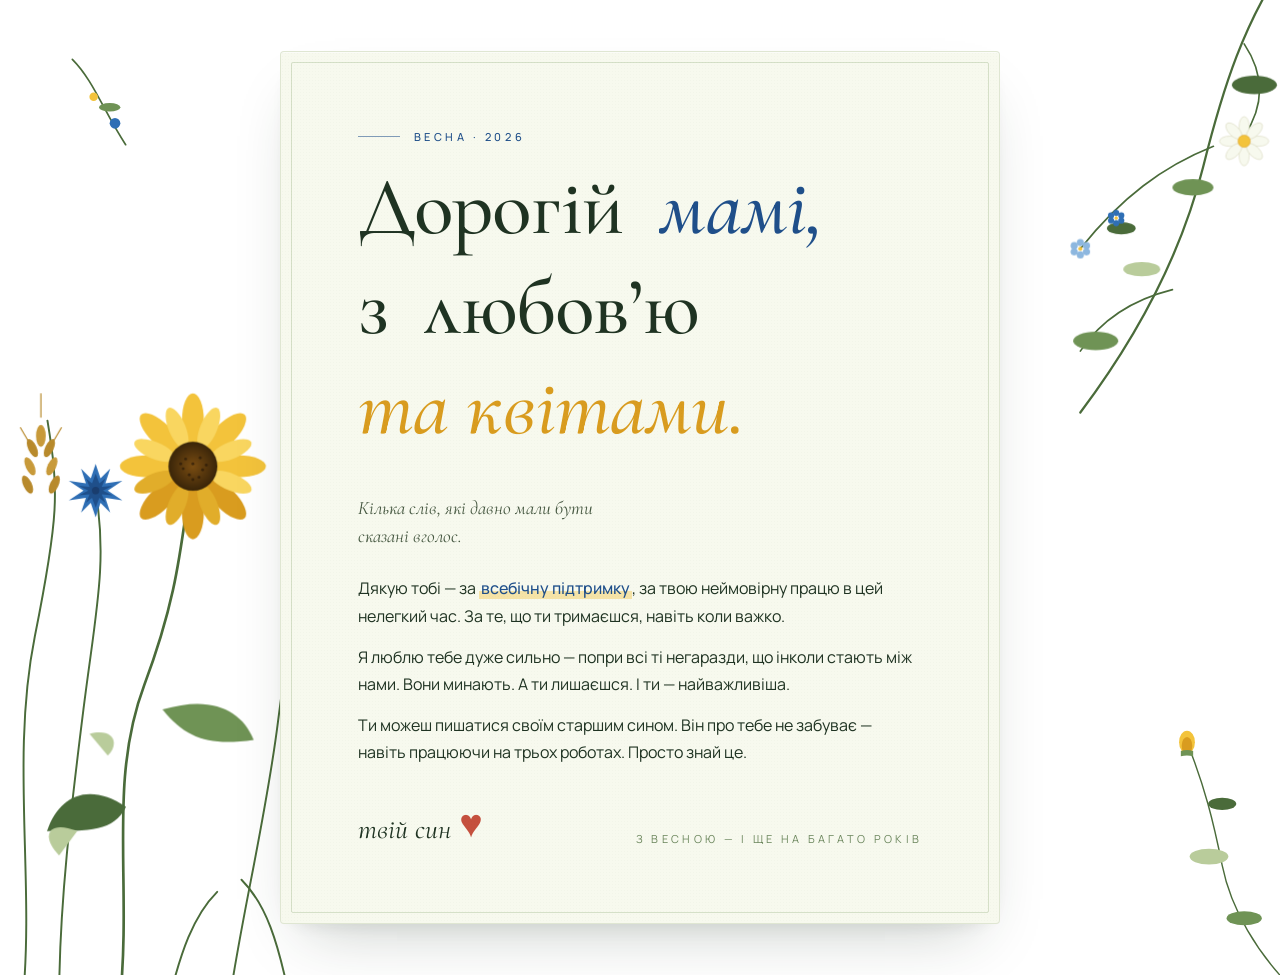
==== index.html @ 6fc8b029 "Create index.html" ====
<!doctype html>
<html lang="uk"><head><script>window.__resources = {};</script>
<meta charset="utf-8">
<title>Для мами</title>
<meta name="viewport" content="width=device-width, initial-scale=1">
<link rel="preconnect" href="https://fonts.googleapis.com">
<link rel="preconnect" href="https://fonts.gstatic.com">
<style>/* cyrillic-ext */
@font-face {
  font-family: 'Cormorant Garamond';
  font-style: italic;
  font-weight: 400;
  font-display: swap;
  src: url("[data-uri]") format('woff2');
  unicode-range: U+0460-052F, U+1C80-1C8A, U+20B4, U+2DE0-2DFF, U+A640-A69F, U+FE2E-FE2F;
}
/* cyrillic */
@font-face {
  font-family: 'Cormorant Garamond';
  font-style: italic;
  font-weight: 400;
  font-display: swap;
  src: url("[data-uri]") format('woff2');
  unicode-range: U+0301, U+0400-045F, U+0490-0491, U+04B0-04B1, U+2116;
}
/* vietnamese */
@font-face {
  font-family: 'Cormorant Garamond';
  font-style: italic;
  font-weight: 400;
  font-display: swap;
  src: url("[data-uri]") format('woff2');
  unicode-range: U+0102-0103, U+0110-0111, U+0128-0129, U+0168-0169, U+01A0-01A1, U+01AF-01B0, U+0300-0301, U+0303-0304, U+0308-0309, U+0323, U+0329, U+1EA0-1EF9, U+20AB;
}
/* latin-ext */
@font-face {
  font-family: 'Cormorant Garamond';
  font-style: italic;
  font-weight: 400;
  font-display: swap;
  src: url("[data-uri]") format('woff2');
  unicode-range: U+0100-02BA, U+02BD-02C5, U+02C7-02CC, U+02CE-02D7, U+02DD-02FF, U+0304, U+0308, U+0329, U+1D00-1DBF, U+1E00-1E9F, U+1EF2-1EFF, U+2020, U+20A0-20AB, U+20AD-20C0, U+2113, U+2C60-2C7F, U+A720-A7FF;
}
/* latin */
@font-face {
  font-family: 'Cormorant Garamond';
  font-style: italic;
  font-weight: 400;
  font-display: swap;
  src: url("[data-uri]") format('woff2');
  unicode-range: U+0000-00FF, U+0131, U+0152-0153, U+02BB-02BC, U+02C6, U+02DA, U+02DC, U+0304, U+0308, U+0329, U+2000-206F, U+20AC, U+2122, U+2191, U+2193, U+2212, U+2215, U+FEFF, U+FFFD;
}
/* cyrillic-ext */
@font-face {
  font-family: 'Cormorant Garamond';
  font-style: italic;
  font-weight: 500;
  font-display: swap;
  src: url("[data-uri]") format('woff2');
  unicode-range: U+0460-052F, U+1C80-1C8A, U+20B4, U+2DE0-2DFF, U+A640-A69F, U+FE2E-FE2F;
}
/* cyrillic */
@font-face {
  font-family: 'Cormorant Garamond';
  font-style: italic;
  font-weight: 500;
  font-display: swap;
  src: url("[data-uri]") format('woff2');
  unicode-range: U+0301, U+0400-045F, U+0490-0491, U+04B0-04B1, U+2116;
}
/* vietnamese */
@font-face {
  font-family: 'Cormorant Garamond';
  font-style: italic;
  font-weight: 500;
  font-display: swap;
  src: url("[data-uri]") format('woff2');
  unicode-range: U+0102-0103, U+0110-0111, U+0128-0129, U+0168-0169, U+01A0-01A1, U+01AF-01B0, U+0300-0301, U+0303-0304, U+0308-0309, U+0323, U+0329, U+1EA0-1EF9, U+20AB;
}
/* latin-ext */
@font-face {
  font-family: 'Cormorant Garamond';
  font-style: italic;
  font-weight: 500;
  font-display: swap;
  src: url("[data-uri]") format('woff2');
  unicode-range: U+0100-02BA, U+02BD-02C5, U+02C7-02CC, U+02CE-02D7, U+02DD-02FF, U+0304, U+0308, U+0329, U+1D00-1DBF, U+1E00-1E9F, U+1EF2-1EFF, U+2020, U+20A0-20AB, U+20AD-20C0, U+2113, U+2C60-2C7F, U+A720-A7FF;
}
/* latin */
@font-face {
  font-family: 'Cormorant Garamond';
  font-style: italic;
  font-weight: 500;
  font-display: swap;
  src: url("[data-uri]") format('woff2');
  unicode-range: U+0000-00FF, U+0131, U+0152-0153, U+02BB-02BC, U+02C6, U+02DA, U+02DC, U+0304, U+0308, U+0329, U+2000-206F, U+20AC, U+2122, U+2191, U+2193, U+2212, U+2215, U+FEFF, U+FFFD;
}
/* cyrillic-ext */
@font-face {
  font-family: 'Cormorant Garamond';
  font-style: normal;
  font-weight: 400;
  font-display: swap;
  src: url("[data-uri]") format('woff2');
  unicode-range: U+0460-052F, U+1C80-1C8A, U+20B4, U+2DE0-2DFF, U+A640-A69F, U+FE2E-FE2F;
}
/* cyrillic */
@font-face {
  font-family: 'Cormorant Garamond';
  font-style: normal;
  font-weight: 400;
  font-display: swap;
  src: url("[data-uri]") format('woff2');
  unicode-range: U+0301, U+0400-045F, U+0490-0491, U+04B0-04B1, U+2116;
}
/* vietnamese */
@font-face {
  font-family: 'Cormorant Garamond';
  font-style: normal;
  font-weight: 400;
  font-display: swap;
  src: url("[data-uri]") format('woff2');
  unicode-range: U+0102-0103, U+0110-0111, U+0128-0129, U+0168-0169, U+01A0-01A1, U+01AF-01B0, U+0300-0301, U+0303-0304, U+0308-0309, U+0323, U+0329, U+1EA0-1EF9, U+20AB;
}
/* latin-ext */
@font-face {
  font-family: 'Cormorant Garamond';
  font-style: normal;
  font-weight: 400;
  font-display: swap;
  src: url("[data-uri]") format('woff2');
  unicode-range: U+0100-02BA, U+02BD-02C5, U+02C7-02CC, U+02CE-02D7, U+02DD-02FF, U+0304, U+0308, U+0329, U+1D00-1DBF, U+1E00-1E9F, U+1EF2-1EFF, U+2020, U+20A0-20AB, U+20AD-20C0, U+2113, U+2C60-2C7F, U+A720-A7FF;
}
/* latin */
@font-face {
  font-family: 'Cormorant Garamond';
  font-style: normal;
  font-weight: 400;
  font-display: swap;
  src: url("[data-uri]") format('woff2');
  unicode-range: U+0000-00FF, U+0131, U+0152-0153, U+02BB-02BC, U+02C6, U+02DA, U+02DC, U+0304, U+0308, U+0329, U+2000-206F, U+20AC, U+2122, U+2191, U+2193, U+2212, U+2215, U+FEFF, U+FFFD;
}
/* cyrillic-ext */
@font-face {
  font-family: 'Cormorant Garamond';
  font-style: normal;
  font-weight: 500;
  font-display: swap;
  src: url("[data-uri]") format('woff2');
  unicode-range: U+0460-052F, U+1C80-1C8A, U+20B4, U+2DE0-2DFF, U+A640-A69F, U+FE2E-FE2F;
}
/* cyrillic */
@font-face {
  font-family: 'Cormorant Garamond';
  font-style: normal;
  font-weight: 500;
  font-display: swap;
  src: url("[data-uri]") format('woff2');
  unicode-range: U+0301, U+0400-045F, U+0490-0491, U+04B0-04B1, U+2116;
}
/* vietnamese */
@font-face {
  font-family: 'Cormorant Garamond';
  font-style: normal;
  font-weight: 500;
  font-display: swap;
  src: url("[data-uri]") format('woff2');
  unicode-range: U+0102-0103, U+0110-0111, U+0128-0129, U+0168-0169, U+01A0-01A1, U+01AF-01B0, U+0300-0301, U+0303-0304, U+0308-0309, U+0323, U+0329, U+1EA0-1EF9, U+20AB;
}
/* latin-ext */
@font-face {
  font-family: 'Cormorant Garamond';
  font-style: normal;
  font-weight: 500;
  font-display: swap;
  src: url("[data-uri]") format('woff2');
  unicode-range: U+0100-02BA, U+02BD-02C5, U+02C7-02CC, U+02CE-02D7, U+02DD-02FF, U+0304, U+0308, U+0329, U+1D00-1DBF, U+1E00-1E9F, U+1EF2-1EFF, U+2020, U+20A0-20AB, U+20AD-20C0, U+2113, U+2C60-2C7F, U+A720-A7FF;
}
/* latin */
@font-face {
  font-family: 'Cormorant Garamond';
  font-style: normal;
  font-weight: 500;
  font-display: swap;
  src: url("[data-uri]") format('woff2');
  unicode-range: U+0000-00FF, U+0131, U+0152-0153, U+02BB-02BC, U+02C6, U+02DA, U+02DC, U+0304, U+0308, U+0329, U+2000-206F, U+20AC, U+2122, U+2191, U+2193, U+2212, U+2215, U+FEFF, U+FFFD;
}
/* cyrillic-ext */
@font-face {
  font-family: 'Cormorant Garamond';
  font-style: normal;
  font-weight: 600;
  font-display: swap;
  src: url("[data-uri]") format('woff2');
  unicode-range: U+0460-052F, U+1C80-1C8A, U+20B4, U+2DE0-2DFF, U+A640-A69F, U+FE2E-FE2F;
}
/* cyrillic */
@font-face {
  font-family: 'Cormorant Garamond';
  font-style: normal;
  font-weight: 600;
  font-display: swap;
  src: url("[data-uri]") format('woff2');
  unicode-range: U+0301, U+0400-045F, U+0490-0491, U+04B0-04B1, U+2116;
}
/* vietnamese */
@font-face {
  font-family: 'Cormorant Garamond';
  font-style: normal;
  font-weight: 600;
  font-display: swap;
  src: url("[data-uri]") format('woff2');
  unicode-range: U+0102-0103, U+0110-0111, U+0128-0129, U+0168-0169, U+01A0-01A1, U+01AF-01B0, U+0300-0301, U+0303-0304, U+0308-0309, U+0323, U+0329, U+1EA0-1EF9, U+20AB;
}
/* latin-ext */
@font-face {
  font-family: 'Cormorant Garamond';
  font-style: normal;
  font-weight: 600;
  font-display: swap;
  src: url("[data-uri]") format('woff2');
  unicode-range: U+0100-02BA, U+02BD-02C5, U+02C7-02CC, U+02CE-02D7, U+02DD-02FF, U+0304, U+0308, U+0329, U+1D00-1DBF, U+1E00-1E9F, U+1EF2-1EFF, U+2020, U+20A0-20AB, U+20AD-20C0, U+2113, U+2C60-2C7F, U+A720-A7FF;
}
/* latin */
@font-face {
  font-family: 'Cormorant Garamond';
  font-style: normal;
  font-weight: 600;
  font-display: swap;
  src: url("[data-uri]") format('woff2');
  unicode-range: U+0000-00FF, U+0131, U+0152-0153, U+02BB-02BC, U+02C6, U+02DA, U+02DC, U+0304, U+0308, U+0329, U+2000-206F, U+20AC, U+2122, U+2191, U+2193, U+2212, U+2215, U+FEFF, U+FFFD;
}
/* cyrillic-ext */
@font-face {
  font-family: 'Manrope';
  font-style: normal;
  font-weight: 300;
  font-display: swap;
  src: url("[data-uri]") format('woff2');
  unicode-range: U+0460-052F, U+1C80-1C8A, U+20B4, U+2DE0-2DFF, U+A640-A69F, U+FE2E-FE2F;
}
/* cyrillic */
@font-face {
  font-family: 'Manrope';
  font-style: normal;
  font-weight: 300;
  font-display: swap;
  src: url("[data-uri]") format('woff2');
  unicode-range: U+0301, U+0400-045F, U+0490-0491, U+04B0-04B1, U+2116;
}
/* greek */
@font-face {
  font-family: 'Manrope';
  font-style: normal;
  font-weight: 300;
  font-display: swap;
  src: url("[data-uri]") format('woff2');
  unicode-range: U+0370-0377, U+037A-037F, U+0384-038A, U+038C, U+038E-03A1, U+03A3-03FF;
}
/* vietnamese */
@font-face {
  font-family: 'Manrope';
  font-style: normal;
  font-weight: 300;
  font-display: swap;
  src: url("[data-uri]") format('woff2');
  unicode-range: U+0102-0103, U+0110-0111, U+0128-0129, U+0168-0169, U+01A0-01A1, U+01AF-01B0, U+0300-0301, U+0303-0304, U+0308-0309, U+0323, U+0329, U+1EA0-1EF9, U+20AB;
}
/* latin-ext */
@font-face {
  font-family: 'Manrope';
  font-style: normal;
  font-weight: 300;
  font-display: swap;
  src: url("[data-uri]") format('woff2');
  unicode-range: U+0100-02BA, U+02BD-02C5, U+02C7-02CC, U+02CE-02D7, U+02DD-02FF, U+0304, U+0308, U+0329, U+1D00-1DBF, U+1E00-1E9F, U+1EF2-1EFF, U+2020, U+20A0-20AB, U+20AD-20C0, U+2113, U+2C60-2C7F, U+A720-A7FF;
}
/* latin */
@font-face {
  font-family: 'Manrope';
  font-style: normal;
  font-weight: 300;
  font-display: swap;
  src: url("[data-uri]") format('woff2');
  unicode-range: U+0000-00FF, U+0131, U+0152-0153, U+02BB-02BC, U+02C6, U+02DA, U+02DC, U+0304, U+0308, U+0329, U+2000-206F, U+20AC, U+2122, U+2191, U+2193, U+2212, U+2215, U+FEFF, U+FFFD;
}
/* cyrillic-ext */
@font-face {
  font-family: 'Manrope';
  font-style: normal;
  font-weight: 400;
  font-display: swap;
  src: url("[data-uri]") format('woff2');
  unicode-range: U+0460-052F, U+1C80-1C8A, U+20B4, U+2DE0-2DFF, U+A640-A69F, U+FE2E-FE2F;
}
/* cyrillic */
@font-face {
  font-family: 'Manrope';
  font-style: normal;
  font-weight: 400;
  font-display: swap;
  src: url("[data-uri]") format('woff2');
  unicode-range: U+0301, U+0400-045F, U+0490-0491, U+04B0-04B1, U+2116;
}
/* greek */
@font-face {
  font-family: 'Manrope';
  font-style: normal;
  font-weight: 400;
  font-display: swap;
  src: url("[data-uri]") format('woff2');
  unicode-range: U+0370-0377, U+037A-037F, U+0384-038A, U+038C, U+038E-03A1, U+03A3-03FF;
}
/* vietnamese */
@font-face {
  font-family: 'Manrope';
  font-style: normal;
  font-weight: 400;
  font-display: swap;
  src: url("[data-uri]") format('woff2');
  unicode-range: U+0102-0103, U+0110-0111, U+0128-0129, U+0168-0169, U+01A0-01A1, U+01AF-01B0, U+0300-0301, U+0303-0304, U+0308-0309, U+0323, U+0329, U+1EA0-1EF9, U+20AB;
}
/* latin-ext */
@font-face {
  font-family: 'Manrope';
  font-style: normal;
  font-weight: 400;
  font-display: swap;
  src: url("[data-uri]") format('woff2');
  unicode-range: U+0100-02BA, U+02BD-02C5, U+02C7-02CC, U+02CE-02D7, U+02DD-02FF, U+0304, U+0308, U+0329, U+1D00-1DBF, U+1E00-1E9F, U+1EF2-1EFF, U+2020, U+20A0-20AB, U+20AD-20C0, U+2113, U+2C60-2C7F, U+A720-A7FF;
}
/* latin */
@font-face {
  font-family: 'Manrope';
  font-style: normal;
  font-weight: 400;
  font-display: swap;
  src: url("[data-uri]") format('woff2');
  unicode-range: U+0000-00FF, U+0131, U+0152-0153, U+02BB-02BC, U+02C6, U+02DA, U+02DC, U+0304, U+0308, U+0329, U+2000-206F, U+20AC, U+2122, U+2191, U+2193, U+2212, U+2215, U+FEFF, U+FFFD;
}
/* cyrillic-ext */
@font-face {
  font-family: 'Manrope';
  font-style: normal;
  font-weight: 500;
  font-display: swap;
  src: url("[data-uri]") format('woff2');
  unicode-range: U+0460-052F, U+1C80-1C8A, U+20B4, U+2DE0-2DFF, U+A640-A69F, U+FE2E-FE2F;
}
/* cyrillic */
@font-face {
  font-family: 'Manrope';
  font-style: normal;
  font-weight: 500;
  font-display: swap;
  src: url("[data-uri]") format('woff2');
  unicode-range: U+0301, U+0400-045F, U+0490-0491, U+04B0-04B1, U+2116;
}
/* greek */
@font-face {
  font-family: 'Manrope';
  font-style: normal;
  font-weight: 500;
  font-display: swap;
  src: url("[data-uri]") format('woff2');
  unicode-range: U+0370-0377, U+037A-037F, U+0384-038A, U+038C, U+038E-03A1, U+03A3-03FF;
}
/* vietnamese */
@font-face {
  font-family: 'Manrope';
  font-style: normal;
  font-weight: 500;
  font-display: swap;
  src: url("[data-uri]") format('woff2');
  unicode-range: U+0102-0103, U+0110-0111, U+0128-0129, U+0168-0169, U+01A0-01A1, U+01AF-01B0, U+0300-0301, U+0303-0304, U+0308-0309, U+0323, U+0329, U+1EA0-1EF9, U+20AB;
}
/* latin-ext */
@font-face {
  font-family: 'Manrope';
  font-style: normal;
  font-weight: 500;
  font-display: swap;
  src: url("[data-uri]") format('woff2');
  unicode-range: U+0100-02BA, U+02BD-02C5, U+02C7-02CC, U+02CE-02D7, U+02DD-02FF, U+0304, U+0308, U+0329, U+1D00-1DBF, U+1E00-1E9F, U+1EF2-1EFF, U+2020, U+20A0-20AB, U+20AD-20C0, U+2113, U+2C60-2C7F, U+A720-A7FF;
}
/* latin */
@font-face {
  font-family: 'Manrope';
  font-style: normal;
  font-weight: 500;
  font-display: swap;
  src: url("[data-uri]") format('woff2');
  unicode-range: U+0000-00FF, U+0131, U+0152-0153, U+02BB-02BC, U+02C6, U+02DA, U+02DC, U+0304, U+0308, U+0329, U+2000-206F, U+20AC, U+2122, U+2191, U+2193, U+2212, U+2215, U+FEFF, U+FFFD;
}
/* cyrillic-ext */
@font-face {
  font-family: 'Manrope';
  font-style: normal;
  font-weight: 600;
  font-display: swap;
  src: url("[data-uri]") format('woff2');
  unicode-range: U+0460-052F, U+1C80-1C8A, U+20B4, U+2DE0-2DFF, U+A640-A69F, U+FE2E-FE2F;
}
/* cyrillic */
@font-face {
  font-family: 'Manrope';
  font-style: normal;
  font-weight: 600;
  font-display: swap;
  src: url("[data-uri]") format('woff2');
  unicode-range: U+0301, U+0400-045F, U+0490-0491, U+04B0-04B1, U+2116;
}
/* greek */
@font-face {
  font-family: 'Manrope';
  font-style: normal;
  font-weight: 600;
  font-display: swap;
  src: url("[data-uri]") format('woff2');
  unicode-range: U+0370-0377, U+037A-037F, U+0384-038A, U+038C, U+038E-03A1, U+03A3-03FF;
}
/* vietnamese */
@font-face {
  font-family: 'Manrope';
  font-style: normal;
  font-weight: 600;
  font-display: swap;
  src: url("[data-uri]") format('woff2');
  unicode-range: U+0102-0103, U+0110-0111, U+0128-0129, U+0168-0169, U+01A0-01A1, U+01AF-01B0, U+0300-0301, U+0303-0304, U+0308-0309, U+0323, U+0329, U+1EA0-1EF9, U+20AB;
}
/* latin-ext */
@font-face {
  font-family: 'Manrope';
  font-style: normal;
  font-weight: 600;
  font-display: swap;
  src: url("[data-uri]") format('woff2');
  unicode-range: U+0100-02BA, U+02BD-02C5, U+02C7-02CC, U+02CE-02D7, U+02DD-02FF, U+0304, U+0308, U+0329, U+1D00-1DBF, U+1E00-1E9F, U+1EF2-1EFF, U+2020, U+20A0-20AB, U+20AD-20C0, U+2113, U+2C60-2C7F, U+A720-A7FF;
}
/* latin */
@font-face {
  font-family: 'Manrope';
  font-style: normal;
  font-weight: 600;
  font-display: swap;
  src: url("[data-uri]") format('woff2');
  unicode-range: U+0000-00FF, U+0131, U+0152-0153, U+02BB-02BC, U+02C6, U+02DA, U+02DC, U+0304, U+0308, U+0329, U+2000-206F, U+20AC, U+2122, U+2191, U+2193, U+2212, U+2215, U+FEFF, U+FFFD;
}
</style>

<style>
  :root{
    /* Soft, sun-warmed Ukrainian palette */
    --bg-1: #eef3e3;       /* pale meadow */
    --bg-2: #e3ecd5;       /* deeper sage cream */
    --paper: #f7f9ee;      /* card paper */
    --ink:  #1f3322;       /* deep stem */
    --ink-soft: #44563f;
    --leaf: #6f9355;       /* leaf green */
    --leaf-deep: #4a6b3a;
    --leaf-pale: #b9cc9b;
    --sky:  #2f6fb5;       /* cornflower */
    --sky-deep: #1f4f8a;
    --sky-pale: #8db7df;
    --sun:  #f3c33b;       /* warm yellow */
    --sun-deep: #d99c1f;
    --sun-pale: #f9e29a;
    --blush: #e9b6a4;
  }
  *{box-sizing:border-box}
  html,body{margin:0;height:100%;}
  body{
    font-family: 'Manrope', system-ui, sans-serif;
    color: var(--ink);
    background:
      radial-gradient(120% 80% at 75% 0%, #f4f7e7 0%, transparent 60%),
      radial-gradient(100% 70% at 10% 100%, #e2ecd0 0%, transparent 55%),
      linear-gradient(180deg, var(--bg-1), var(--bg-2));
    min-height:100%;
    overflow-x:hidden;
    -webkit-font-smoothing:antialiased;
  }

  /* ——— Stage ——— */
  .stage{
    position:relative;
    min-height:100vh;
    display:grid;
    place-items:center;
    padding: clamp(20px, 4vw, 60px);
    overflow:hidden;
  }

  /* ——— Card ——— */
  .card{
    position:relative;
    z-index: 5;
    width:min(720px, 100%);
    background: var(--paper);
    border-radius: 4px;
    padding: clamp(36px, 6vw, 80px) clamp(28px, 6vw, 88px);
    box-shadow:
      0 1px 0 rgba(255,255,255,.6) inset,
      0 30px 60px -25px rgba(31, 51, 34, .25),
      0 8px 24px -16px rgba(31, 51, 34, .2);
    border: 1px solid rgba(111, 147, 85, .18);
  }
  .card::before{
    content:"";
    position:absolute; inset:10px;
    border:1px solid rgba(111, 147, 85, .25);
    border-radius:2px;
    pointer-events:none;
  }

  .eyebrow{
    font-family:'Manrope';
    font-weight:500;
    letter-spacing:.32em;
    text-transform:uppercase;
    font-size: 11px;
    color: var(--sky-deep);
    display:flex; align-items:center; gap:14px;
    opacity:0; transform:translateY(8px);
    animation: rise .9s .3s cubic-bezier(.2,.7,.2,1) forwards;
  }
  .eyebrow .dash{
    height:1px; width:42px; background:var(--sky-deep); opacity:.55;
  }

  h1{
    font-family:'Cormorant Garamond', serif;
    font-weight:500;
    font-size: clamp(40px, 6.4vw, 84px);
    line-height: 1.02;
    margin: 22px 0 0;
    letter-spacing:-.01em;
    color: var(--ink);
    text-wrap: balance;
  }
  h1 .word{
    display:inline-block;
    overflow:hidden;
    vertical-align:baseline;
    padding: .12em 0 .18em;
    margin: -.12em 0 -.18em;
  }
  h1 .word > span{
    display:inline-block;
    transform: translateY(110%);
    animation: rise-word 1.1s cubic-bezier(.2,.7,.2,1) forwards;
  }
  h1 em{
    font-style:italic;
    font-weight:500;
    color: var(--sky-deep);
  }
  h1 .accent{
    color: var(--sun-deep);
    font-style:italic;
  }

  .lede{
    margin-top: 28px;
    font-family:'Cormorant Garamond', serif;
    font-style:italic;
    font-size: clamp(19px, 2.1vw, 24px);
    line-height: 1.45;
    color: var(--ink-soft);
    max-width: 36ch;
    opacity:0;
    animation: rise 1s 1.2s cubic-bezier(.2,.7,.2,1) forwards;
  }

  .body{
    margin-top: 26px;
    font-size: 16px;
    line-height: 1.7;
    color: var(--ink);
    max-width: 56ch;
  }
  .body p{
    margin: 0 0 14px;
    opacity:0;
    transform: translateY(10px);
    animation: rise 1s cubic-bezier(.2,.7,.2,1) forwards;
  }
  .body p:nth-child(1){animation-delay:1.6s}
  .body p:nth-child(2){animation-delay:1.85s}
  .body p:nth-child(3){animation-delay:2.1s}
  .body strong{
    font-weight:500;
    color: var(--sky-deep);
    background: linear-gradient(transparent 65%, rgba(243,195,59,.4) 65%);
    padding: 0 2px;
  }

  .signature{
    margin-top: 36px;
    display:flex;
    align-items:flex-end;
    justify-content: space-between;
    gap: 24px;
    flex-wrap:wrap;
    opacity:0;
    animation: rise 1.2s 2.4s cubic-bezier(.2,.7,.2,1) forwards;
  }
  .signature .from{
    font-family:'Cormorant Garamond';
    font-style:italic;
    font-size: clamp(28px, 3.6vw, 44px);
    line-height:1;
    color: var(--ink);
  }
  .signature .from .heart{
    display:inline-block;
    color: #c5503e;
    transform: scale(.9);
    transform-origin: center;
    animation: heartbeat 1.8s 2.8s ease-out infinite;
  }
  .signature .meta{
    font-size: 11px;
    letter-spacing: .3em;
    text-transform: uppercase;
    color: var(--leaf-deep);
    opacity:.8;
  }

  /* ——— Botanicals ——— */
  .botanical{
    position:absolute;
    pointer-events:none;
    z-index: 1;
  }
  .botanical svg{display:block; width:100%; height:100%;}

  /* Left bouquet — ground up */
  .bot-left{
    left: -2vw;
    bottom: -2vw;
    width: clamp(280px, 38vw, 520px);
    aspect-ratio: 1 / 1.3;
    transform-origin: bottom left;
  }
  /* Right bouquet — top corner, hanging in */
  .bot-right{
    right: -2vw;
    top: -3vw;
    width: clamp(240px, 32vw, 460px);
    aspect-ratio: 1 / 1.2;
    transform-origin: top right;
  }
  /* Bottom-right small sprig */
  .bot-corner{
    right: -1vw;
    bottom: -1vw;
    width: clamp(180px, 22vw, 320px);
    aspect-ratio: 1 / 1;
  }
  /* Top-left tiny */
  .bot-tiny{
    left: 4vw;
    top: 3vw;
    width: clamp(80px, 10vw, 140px);
    aspect-ratio: 1 / 1;
  }

  /* SVG drawing animation */
  .stem{
    fill:none;
    stroke: var(--leaf-deep);
    stroke-width: 1.6;
    stroke-linecap: round;
    stroke-linejoin: round;
    stroke-dasharray: var(--len, 1000);
    stroke-dashoffset: var(--len, 1000);
    animation: draw 2.6s var(--delay, 0s) cubic-bezier(.4,.0,.2,1) forwards;
  }
  .stem.thick{ stroke-width: 2.2; }
  .leaf{
    fill: var(--leaf);
    transform: scale(0);
    transform-origin: var(--ox, 50%) var(--oy, 50%);
    transform-box: fill-box;
    opacity:0;
    animation: pop .8s var(--delay, 0s) cubic-bezier(.34,1.56,.64,1) forwards;
  }
  .leaf.pale{ fill: var(--leaf-pale); }
  .leaf.deep{ fill: var(--leaf-deep); }

  .bloom{
    transform: scale(0);
    transform-origin: var(--ox, 50%) var(--oy, 50%);
    transform-box: fill-box;
    opacity: 0;
    animation: bloom 1.4s var(--delay, 0s) cubic-bezier(.34,1.4,.64,1) forwards;
  }

  /* Flower idle sway */
  .sway{
    transform-box: fill-box;
    transform-origin: var(--ox, 50%) 100%;
    animation: sway 6s ease-in-out infinite;
    animation-delay: var(--sway-delay, 0s);
  }
  .sway.slow{ animation-duration: 8s; }
  .sway.fast{ animation-duration: 4.5s; }

  /* Floating particles */
  .petals{
    position:absolute; inset:0;
    z-index: 2;
    pointer-events:none;
    overflow:hidden;
  }
  .petal{
    position:absolute;
    top:-30px;
    width:14px; height:10px;
    border-radius: 60% 0 60% 0;
    opacity: 0;
    animation: drift var(--dur, 18s) linear infinite;
    animation-delay: var(--ad, 0s);
  }

  /* —— keyframes —— */
  @keyframes rise{
    to{ opacity:1; transform: translateY(0); }
  }
  @keyframes rise-word{
    to{ transform: translateY(0); }
  }
  @keyframes draw{
    to{ stroke-dashoffset: 0; }
  }
  @keyframes pop{
    0%{ opacity:0; transform: scale(0) rotate(var(--r0, 0deg)); }
    70%{ opacity:1; transform: scale(1.08) rotate(var(--r1, 0deg)); }
    100%{ opacity:1; transform: scale(1) rotate(var(--r1, 0deg)); }
  }
  @keyframes bloom{
    0%{ opacity:0; transform: scale(0) rotate(-30deg); }
    60%{ opacity:1; transform: scale(1.1) rotate(0deg); }
    100%{ opacity:1; transform: scale(1) rotate(0deg); }
  }
  @keyframes sway{
    0%,100%{ transform: rotate(-2deg); }
    50%{ transform: rotate(2.5deg); }
  }
  @keyframes drift{
    0%{
      transform: translate(var(--x, 0), -10vh) rotate(0deg);
      opacity:0;
    }
    10%{ opacity: var(--op, .55); }
    90%{ opacity: var(--op, .55); }
    100%{
      transform: translate(calc(var(--x, 0) + var(--xd, 60px)), 110vh) rotate(720deg);
      opacity:0;
    }
  }
  @keyframes heartbeat{
    0%,100%{ transform: scale(.9); }
    20%{ transform: scale(1.15); }
    40%{ transform: scale(.95); }
  }

  /* Subtle paper grain */
  .card::after{
    content:"";
    position:absolute; inset:0;
    border-radius:inherit;
    background-image: radial-gradient(rgba(31,51,34,.04) 1px, transparent 1px);
    background-size: 3px 3px;
    pointer-events:none;
    mix-blend-mode: multiply;
    opacity:.6;
  }

  /* Mobile */
  @media (max-width: 640px){
    .bot-tiny{ display:none; }
    .bot-corner{ display:none; }
    .card{ padding: 32px 24px; }
    .card::before{ inset: 6px; }
  }

  @media (prefers-reduced-motion: reduce){
    *{ animation-duration: .01ms !important; animation-iteration-count: 1 !important; }
    .heart{ animation: none !important; }
  }
</style>
<script src="/_sdk/resizing_sdk.js"></script></head>
<body data-html-import-id="html-import-0" data-template-id="__page-root" style="background: transparent;">
  <div class="stage" data-screen-label="Card" data-html-import-id="html-import-1">

    <!-- Floating petals layer -->
    <div class="petals" id="petals" data-html-import-id="html-import-2"><div class="petal canva-container" data-html-import-id="html-import-3" data-template-id="div-0" style="left: 95.8243%; width: 7.67141px; height: 5.36998px; background: rgb(243, 195, 59); --x: 0; --xd: 16.395374369102854px; --dur: 18.905642752183056s; --ad: -2.0749308369581887s; --op: 0.52; border-radius: 50%; filter: drop-shadow(rgba(0, 0, 0, 0.05) 0px 1px 2px);"></div><div class="petal canva-container" data-html-import-id="html-import-4" data-template-id="div-1" style="left: 96.0282%; width: 8.24935px; height: 5.77455px; background: rgb(249, 214, 96); --x: 0; --xd: 59.66508095526734px; --dur: 26.761858384600195s; --ad: -8.858166965454776s; --op: 0.61; border-radius: 60% 0px; filter: drop-shadow(rgba(0, 0, 0, 0.05) 0px 1px 2px);"></div><div class="petal canva-container" data-html-import-id="html-import-5" data-template-id="div-2" style="left: 12.1359%; width: 6.66285px; height: 4.66399px; background: rgb(47, 111, 181); --x: 0; --xd: -84.13321080969715px; --dur: 16.239091110469957s; --ad: -10.87007446610106s; --op: 0.40; border-radius: 60% 0px; filter: drop-shadow(rgba(0, 0, 0, 0.05) 0px 1px 2px);"></div><div class="petal canva-container" data-html-import-id="html-import-6" data-template-id="div-3" style="left: 41.1642%; width: 7.3971px; height: 5.17797px; background: rgb(141, 183, 223); --x: 0; --xd: -67.1616775411094px; --dur: 31.36182797665102s; --ad: -18.762325797876084s; --op: 0.69; border-radius: 60% 0px; filter: drop-shadow(rgba(0, 0, 0, 0.05) 0px 1px 2px);"></div><div class="petal canva-container" data-html-import-id="html-import-7" data-template-id="div-4" style="left: 48.3203%; width: 7.36455px; height: 5.15519px; background: rgb(185, 204, 155); --x: 0; --xd: 17.90531615102921px; --dur: 14.346174063375612s; --ad: -7.881796276769741s; --op: 0.42; border-radius: 50%; filter: drop-shadow(rgba(0, 0, 0, 0.05) 0px 1px 2px);"></div><div class="petal canva-container" data-html-import-id="html-import-8" data-template-id="div-5" style="left: 74.8476%; width: 16.0065px; height: 11.2046px; background: rgb(247, 249, 238); --x: 0; --xd: 95.60766926720527px; --dur: 24.246166551329388s; --ad: -13.306369761559814s; --op: 0.66; border-radius: 50%; filter: drop-shadow(rgba(0, 0, 0, 0.05) 0px 1px 2px);"></div><div class="petal canva-container" data-html-import-id="html-import-9" data-template-id="div-6" style="left: 53.1385%; width: 17.5012px; height: 12.2509px; background: rgb(233, 182, 164); --x: 0; --xd: -119.67303186975245px; --dur: 24.829860638279413s; --ad: -6.364811288912932s; --op: 0.62; border-radius: 60% 0px; filter: drop-shadow(rgba(0, 0, 0, 0.05) 0px 1px 2px);"></div><div class="petal canva-container" data-html-import-id="html-import-10" data-template-id="div-7" style="left: 36.2878%; width: 7.67598px; height: 5.37319px; background: rgb(243, 195, 59); --x: 0; --xd: -68.67094057937473px; --dur: 27.549554135503087s; --ad: -17.59465254139215s; --op: 0.56; border-radius: 50%; filter: drop-shadow(rgba(0, 0, 0, 0.05) 0px 1px 2px);"></div><div class="petal canva-container" data-html-import-id="html-import-11" data-template-id="div-8" style="left: 49.6743%; width: 7.26337px; height: 5.08436px; background: rgb(249, 214, 96); --x: 0; --xd: 92.0465235646048px; --dur: 18.44913220546477s; --ad: -2.4096530838756425s; --op: 0.69; border-radius: 50%; filter: drop-shadow(rgba(0, 0, 0, 0.05) 0px 1px 2px);"></div><div class="petal canva-container" data-html-import-id="html-import-12" data-template-id="div-9" style="left: 9.25411%; width: 15.7392px; height: 11.0174px; background: rgb(47, 111, 181); --x: 0; --xd: 67.37357767887949px; --dur: 15.96181000240959s; --ad: -10.921202378573106s; --op: 0.56; border-radius: 60% 0px; filter: drop-shadow(rgba(0, 0, 0, 0.05) 0px 1px 2px);"></div><div class="petal canva-container" data-html-import-id="html-import-13" data-template-id="div-10" style="left: 42.0997%; width: 12.3484px; height: 8.64391px; background: rgb(141, 183, 223); --x: 0; --xd: 17.9173819374343px; --dur: 27.93210202156923s; --ad: -1.733187707569459s; --op: 0.40; border-radius: 60% 0px; filter: drop-shadow(rgba(0, 0, 0, 0.05) 0px 1px 2px);"></div><div class="petal canva-container" data-html-import-id="html-import-14" data-template-id="div-11" style="left: 76.8919%; width: 7.64607px; height: 5.35225px; background: rgb(185, 204, 155); --x: 0; --xd: -60.51034333155325px; --dur: 18.660440553942703s; --ad: -15.092884960009362s; --op: 0.67; border-radius: 50%; filter: drop-shadow(rgba(0, 0, 0, 0.05) 0px 1px 2px);"></div><div class="petal canva-container" data-html-import-id="html-import-15" data-template-id="div-12" style="left: 17.8929%; width: 9.00675px; height: 6.30472px; background: rgb(247, 249, 238); --x: 0; --xd: 43.56458990376109px; --dur: 24.060478812208896s; --ad: -11.089666656554014s; --op: 0.49; border-radius: 60% 0px; filter: drop-shadow(rgba(0, 0, 0, 0.05) 0px 1px 2px);"></div><div class="petal canva-container" data-html-import-id="html-import-16" data-template-id="div-13" style="left: 32.9039%; width: 12.9793px; height: 9.08553px; background: rgb(233, 182, 164); --x: 0; --xd: 57.913343775058564px; --dur: 19.580323170889493s; --ad: -6.684738064716056s; --op: 0.49; border-radius: 60% 0px; filter: drop-shadow(rgba(0, 0, 0, 0.05) 0px 1px 2px);"></div><div class="petal canva-container" data-html-import-id="html-import-17" data-template-id="div-14" style="left: 48.3253%; width: 11.0844px; height: 7.75911px; background: rgb(243, 195, 59); --x: 0; --xd: 84.10823269883457px; --dur: 29.18772626110449s; --ad: -13.966454970524955s; --op: 0.57; border-radius: 60% 0px; filter: drop-shadow(rgba(0, 0, 0, 0.05) 0px 1px 2px);"></div><div class="petal canva-container" data-html-import-id="html-import-18" data-template-id="div-15" style="left: 27.7049%; width: 7.22224px; height: 5.05557px; background: rgb(249, 214, 96); --x: 0; --xd: 88.08767930589443px; --dur: 22.16055849094164s; --ad: -11.61699773305367s; --op: 0.60; border-radius: 60% 0px; filter: drop-shadow(rgba(0, 0, 0, 0.05) 0px 1px 2px);"></div><div class="petal canva-container" data-html-import-id="html-import-19" data-template-id="div-16" style="left: 13.0428%; width: 16.6375px; height: 11.6462px; background: rgb(47, 111, 181); --x: 0; --xd: 88.94129284637756px; --dur: 20.851202191851616s; --ad: -12.032100981485858s; --op: 0.64; border-radius: 60% 0px; filter: drop-shadow(rgba(0, 0, 0, 0.05) 0px 1px 2px);"></div><div class="petal canva-container" data-html-import-id="html-import-20" data-template-id="div-17" style="left: 65.4551%; width: 15.6222px; height: 10.9356px; background: rgb(141, 183, 223); --x: 0; --xd: 100.6192394010325px; --dur: 26.00235841277047s; --ad: -12.87126046258612s; --op: 0.60; border-radius: 60% 0px; filter: drop-shadow(rgba(0, 0, 0, 0.05) 0px 1px 2px);"></div><div class="petal canva-container" data-html-import-id="html-import-21" data-template-id="div-18" style="left: 36.2257%; width: 8.25152px; height: 5.77606px; background: rgb(185, 204, 155); --x: 0; --xd: 28.41498272217197px; --dur: 26.615289301142788s; --ad: -7.199101258304362s; --op: 0.57; border-radius: 60% 0px; filter: drop-shadow(rgba(0, 0, 0, 0.05) 0px 1px 2px);"></div><div class="petal canva-container" data-html-import-id="html-import-22" data-template-id="div-19" style="left: 66.4918%; width: 14.8682px; height: 10.4078px; background: rgb(247, 249, 238); --x: 0; --xd: -1.7706989795331367px; --dur: 29.421806979991167s; --ad: -15.400568023016003s; --op: 0.51; border-radius: 60% 0px; filter: drop-shadow(rgba(0, 0, 0, 0.05) 0px 1px 2px);"></div><div class="petal canva-container" data-html-import-id="html-import-23" data-template-id="div-20" style="left: 82.2608%; width: 16.1986px; height: 11.339px; background: rgb(233, 182, 164); --x: 0; --xd: 31.568429616979643px; --dur: 27.13798509714124s; --ad: -16.409410879832603s; --op: 0.49; border-radius: 60% 0px; filter: drop-shadow(rgba(0, 0, 0, 0.05) 0px 1px 2px);"></div><div class="petal canva-container" data-html-import-id="html-import-24" data-template-id="div-21" style="left: 74.7137%; width: 13.7041px; height: 9.59284px; background: rgb(243, 195, 59); --x: 0; --xd: -23.95107726635291px; --dur: 29.28209198151594s; --ad: -10.067804586969316s; --op: 0.55; border-radius: 60% 0px; filter: drop-shadow(rgba(0, 0, 0, 0.05) 0px 1px 2px);"></div></div>

    <!-- Botanical: large left bouquet (sunflower + cornflowers + wheat) -->
    <div class="botanical bot-left" aria-hidden="true" data-html-import-id="html-import-25" style="transform: translate(0px, 0px);">
      <svg viewBox="0 0 400 520" preserveAspectRatio="xMidYMax meet" data-html-import-id="html-import-26">
        <defs data-html-import-id="html-import-27">
          <radialGradient id="sunCenter" cx=".5" cy=".5" r=".5" data-html-import-id="html-import-28">
            <stop offset="0" stop-color="#7a4d12" data-html-import-id="html-import-29"></stop>
            <stop offset="1" stop-color="#3a2509" data-html-import-id="html-import-30"></stop>
          </radialGradient>
        </defs>

        <!-- Long sunflower stem -->
        <path class="stem thick" style="--len: 520; --delay: .1s" d="M120 520 C 130 420, 110 340, 140 260 S 170 140, 180 80" data-html-import-id="html-import-31"></path>

        <!-- Cornflower 1 stem -->
        <path class="stem" style="--len: 460; --delay: .35s" d="M70 520 C 70 440, 80 360, 90 280 S 110 160, 100 100" data-html-import-id="html-import-32"></path>

        <!-- Cornflower 2 stem -->
        <path class="stem" style="--len: 440; --delay: .5s" d="M210 520 C 220 450, 240 370, 250 290 S 270 180, 280 130" data-html-import-id="html-import-33"></path>

        <!-- Wheat stem -->
        <path class="stem" style="--len: 480; --delay: .65s" d="M40 520 C 50 420, 30 320, 50 220 S 70 100, 60 40" data-html-import-id="html-import-34"></path>

        <!-- Small grass blades -->
        <path class="stem" style="--len: 120; --delay: .9s" d="M160 520 C 170 480, 180 450, 200 430" data-html-import-id="html-import-35"></path>
        <path class="stem" style="--len: 140; --delay: 1.0s" d="M260 520 C 250 470, 240 440, 220 420" data-html-import-id="html-import-36"></path>

        <!-- Leaves on sunflower -->
        <g class="sway slow" style="--ox:120px; --sway-delay:.2s" data-html-import-id="html-import-37">
          <path class="leaf deep" style="--delay: 1.4s; --ox: 0%; --oy: 100%; --r0:-20deg; --r1:0deg" d="M125 360 C 95 340, 70 350, 60 380 C 95 380, 115 380, 125 360 Z" data-html-import-id="html-import-38"></path>
        </g>
        <g class="sway slow" style="--ox:140px; --sway-delay:.6s" data-html-import-id="html-import-39">
          <path class="leaf" style="--delay: 1.6s; --ox: 100%; --oy: 100%; --r0:20deg; --r1:0deg" d="M155 280 C 195 268, 220 280, 230 305 C 195 310, 175 305, 155 280 Z" data-html-import-id="html-import-40"></path>
        </g>

        <!-- Cornflower 1 leaves -->
        <path class="leaf pale" style="--delay: 1.5s; --ox:50%; --oy:100%" d="M85 380 C 60 370, 55 385, 70 400 Z" data-html-import-id="html-import-41"></path>
        <path class="leaf pale" style="--delay: 1.7s; --ox:50%; --oy:100%" d="M95 300 C 115 295, 120 308, 110 318 Z" data-html-import-id="html-import-42"></path>

        <!-- Wheat grains -->
        <g class="sway" style="--ox:55px; --sway-delay:.8s" data-html-import-id="html-import-43">
          <g class="bloom" style="--delay: 1.8s; --ox:50%; --oy:90%" data-html-import-id="html-import-44">
            <ellipse cx="55" cy="55" rx="4" ry="9" fill="#c89a3a" data-html-import-id="html-import-45"></ellipse>
            <ellipse cx="48" cy="65" rx="3.5" ry="8" fill="#b88a2c" transform="rotate(-25 48 65)" data-html-import-id="html-import-46"></ellipse>
            <ellipse cx="62" cy="65" rx="3.5" ry="8" fill="#b88a2c" transform="rotate(25 62 65)" data-html-import-id="html-import-47"></ellipse>
            <ellipse cx="46" cy="80" rx="3.5" ry="8" fill="#c89a3a" transform="rotate(-25 46 80)" data-html-import-id="html-import-48"></ellipse>
            <ellipse cx="64" cy="80" rx="3.5" ry="8" fill="#c89a3a" transform="rotate(25 64 80)" data-html-import-id="html-import-49"></ellipse>
            <ellipse cx="44" cy="95" rx="3.5" ry="8" fill="#b88a2c" transform="rotate(-25 44 95)" data-html-import-id="html-import-50"></ellipse>
            <ellipse cx="66" cy="95" rx="3.5" ry="8" fill="#b88a2c" transform="rotate(25 66 95)" data-html-import-id="html-import-51"></ellipse>
            <line x1="55" y1="40" x2="55" y2="20" stroke="#b88a2c" stroke-width="1" data-html-import-id="html-import-52"></line>
            <line x1="48" y1="65" x2="38" y2="48" stroke="#b88a2c" stroke-width="1" data-html-import-id="html-import-53"></line>
            <line x1="62" y1="65" x2="72" y2="48" stroke="#b88a2c" stroke-width="1" data-html-import-id="html-import-54"></line>
          </g>
        </g>

        <!-- Cornflower 1 bloom -->
        <g class="sway" style="--ox:100px; --sway-delay:.4s" data-html-import-id="html-import-55">
          <g class="bloom" style="--delay: 2.0s; --ox:50%; --oy:80%" data-html-import-id="html-import-56">
            <g transform="translate(100 100)" data-html-import-id="html-import-57">
              <!-- jagged petals -->
              <path d="M0 -22 L4 -10 L12 -18 L8 -6 L22 -8 L10 0 L22 8 L8 6 L12 18 L4 10 L0 22 L-4 10 L-12 18 L-8 6 L-22 8 L-10 0 L-22 -8 L-8 -6 L-12 -18 L-4 -10 Z" fill="#2f6fb5" data-html-import-id="html-import-58"></path>
              <path d="M0 -14 L3 -6 L8 -10 L5 -3 L14 -4 L6 0 L14 4 L5 3 L8 10 L3 6 L0 14 L-3 6 L-8 10 L-5 3 L-14 4 L-6 0 L-14 -4 L-5 -3 L-8 -10 L-3 -6 Z" fill="#1f4f8a" data-html-import-id="html-import-59"></path>
              <circle r="3" fill="#1a3d6e" data-html-import-id="html-import-60"></circle>
            </g>
          </g>
        </g>

        <!-- Cornflower 2 bloom -->
        <g class="sway fast" style="--ox:280px; --sway-delay:.9s" data-html-import-id="html-import-61">
          <g class="bloom" style="--delay: 2.1s; --ox:50%; --oy:80%" data-html-import-id="html-import-62">
            <g transform="translate(280 130)" data-html-import-id="html-import-63">
              <path d="M0 -20 L3 -9 L11 -16 L7 -5 L20 -7 L9 0 L20 7 L7 5 L11 16 L3 9 L0 20 L-3 9 L-11 16 L-7 5 L-20 7 L-9 0 L-20 -7 L-7 -5 L-11 -16 L-3 -9 Z" fill="#3a7ec1" data-html-import-id="html-import-64"></path>
              <circle r="3" fill="#1a3d6e" data-html-import-id="html-import-65"></circle>
            </g>
          </g>
        </g>

        <!-- Sunflower head — big -->
        <g class="sway slow" style="--ox:180px; --sway-delay:1s" data-html-import-id="html-import-66">
          <g class="bloom" style="--delay: 2.3s; --ox:50%; --oy:90%" data-html-import-id="html-import-67">
            <g transform="translate(180 80)" data-html-import-id="html-import-68">
              <!-- petals layer 1 -->
              <g data-html-import-id="html-import-69">
                <ellipse cx="0" cy="-38" rx="9" ry="22" fill="#f3c33b" data-html-import-id="html-import-70"></ellipse>
                <ellipse cx="0" cy="38" rx="9" ry="22" fill="#d99c1f" data-html-import-id="html-import-71"></ellipse>
                <ellipse cx="38" cy="0" rx="22" ry="9" fill="#f3c33b" data-html-import-id="html-import-72"></ellipse>
                <ellipse cx="-38" cy="0" rx="22" ry="9" fill="#f3c33b" data-html-import-id="html-import-73"></ellipse>
                <ellipse cx="27" cy="-27" rx="9" ry="22" fill="#f3c33b" transform="rotate(45 27 -27)" data-html-import-id="html-import-74"></ellipse>
                <ellipse cx="-27" cy="-27" rx="9" ry="22" fill="#f3c33b" transform="rotate(-45 -27 -27)" data-html-import-id="html-import-75"></ellipse>
                <ellipse cx="27" cy="27" rx="9" ry="22" fill="#d99c1f" transform="rotate(-45 27 27)" data-html-import-id="html-import-76"></ellipse>
                <ellipse cx="-27" cy="27" rx="9" ry="22" fill="#d99c1f" transform="rotate(45 -27 27)" data-html-import-id="html-import-77"></ellipse>
              </g>
              <!-- petals layer 2 (offset) -->
              <g transform="rotate(22.5)" data-html-import-id="html-import-78">
                <ellipse cx="0" cy="-34" rx="7" ry="18" fill="#f9d660" data-html-import-id="html-import-79"></ellipse>
                <ellipse cx="0" cy="34" rx="7" ry="18" fill="#e1ad2a" data-html-import-id="html-import-80"></ellipse>
                <ellipse cx="34" cy="0" rx="18" ry="7" fill="#f9d660" data-html-import-id="html-import-81"></ellipse>
                <ellipse cx="-34" cy="0" rx="18" ry="7" fill="#f9d660" data-html-import-id="html-import-82"></ellipse>
                <ellipse cx="24" cy="-24" rx="7" ry="18" fill="#f9d660" transform="rotate(45 24 -24)" data-html-import-id="html-import-83"></ellipse>
                <ellipse cx="-24" cy="-24" rx="7" ry="18" fill="#f9d660" transform="rotate(-45 -24 -24)" data-html-import-id="html-import-84"></ellipse>
                <ellipse cx="24" cy="24" rx="7" ry="18" fill="#e1ad2a" transform="rotate(-45 24 24)" data-html-import-id="html-import-85"></ellipse>
                <ellipse cx="-24" cy="24" rx="7" ry="18" fill="#e1ad2a" transform="rotate(45 -24 24)" data-html-import-id="html-import-86"></ellipse>
              </g>
              <!-- center -->
              <circle r="20" fill="url(#sunCenter)" data-html-import-id="html-import-87"></circle>
              <circle r="20" fill="none" stroke="#1f1306" stroke-width=".5" opacity=".4" data-html-import-id="html-import-88"></circle>
              <!-- seed pattern dots -->
              <g fill="#2a1a08" opacity=".7" data-html-import-id="html-import-89">
                <circle cx="-6" cy="-6" r="1.2" data-html-import-id="html-import-90"></circle>
                <circle cx="6" cy="-7" r="1.2" data-html-import-id="html-import-91"></circle>
                <circle cx="0" cy="-2" r="1.2" data-html-import-id="html-import-92"></circle>
                <circle cx="-8" cy="2" r="1.2" data-html-import-id="html-import-93"></circle>
                <circle cx="8" cy="3" r="1.2" data-html-import-id="html-import-94"></circle>
                <circle cx="-3" cy="7" r="1.2" data-html-import-id="html-import-95"></circle>
                <circle cx="5" cy="9" r="1.2" data-html-import-id="html-import-96"></circle>
                <circle cx="-10" cy="-2" r="1.2" data-html-import-id="html-import-97"></circle>
                <circle cx="11" cy="-1" r="1.2" data-html-import-id="html-import-98"></circle>
                <circle cx="0" cy="11" r="1.2" data-html-import-id="html-import-99"></circle>
              </g>
            </g>
          </g>
        </g>

      </svg>
    </div>

    <!-- Botanical: right hanging branch -->
    <div class="botanical bot-right" aria-hidden="true" data-html-import-id="html-import-100" style="transform: translate(0px, 0px);">
      <svg viewBox="0 0 400 480" preserveAspectRatio="xMidYMin meet" data-html-import-id="html-import-101">
        <!-- main branch -->
        <path class="stem thick" style="--len: 540; --delay: .2s" d="M380 0 C 340 60, 320 120, 300 200 S 240 360, 180 440" data-html-import-id="html-import-102"></path>

        <!-- side branch -->
        <path class="stem" style="--len: 280; --delay: .6s" d="M310 180 C 260 200, 220 230, 180 280" data-html-import-id="html-import-103"></path>
        <path class="stem" style="--len: 220; --delay: .75s" d="M270 320 C 230 330, 200 350, 180 380" data-html-import-id="html-import-104"></path>

        <!-- Daisy 1 stem -->
        <path class="stem" style="--len: 180; --delay: .5s" d="M340 80 C 360 110, 360 140, 340 170" data-html-import-id="html-import-105"></path>

        <!-- Leaves on branch -->
        <g class="sway slow" style="--ox:340px; --sway-delay:.3s" data-html-import-id="html-import-106">
          <ellipse class="leaf deep" style="--delay:1.2s; --ox:100%; --oy:50%; --r0:30deg; --r1:0deg" cx="350" cy="120" rx="22" ry="9" transform="rotate(-30 350 120)" data-html-import-id="html-import-107"></ellipse>
        </g>
        <g class="sway" style="--ox:300px; --sway-delay:.5s" data-html-import-id="html-import-108">
          <ellipse class="leaf" style="--delay:1.4s; --ox:100%; --oy:50%" cx="290" cy="220" rx="20" ry="8" transform="rotate(20 290 220)" data-html-import-id="html-import-109"></ellipse>
        </g>
        <g class="sway slow" style="--ox:240px; --sway-delay:.7s" data-html-import-id="html-import-110">
          <ellipse class="leaf pale" style="--delay:1.6s; --ox:100%; --oy:50%" cx="240" cy="300" rx="18" ry="7" transform="rotate(-15 240 300)" data-html-import-id="html-import-111"></ellipse>
        </g>
        <g class="sway fast" style="--ox:200px; --sway-delay:.9s" data-html-import-id="html-import-112">
          <ellipse class="leaf" style="--delay:1.8s; --ox:0%; --oy:50%" cx="195" cy="370" rx="22" ry="9" transform="rotate(40 195 370)" data-html-import-id="html-import-113"></ellipse>
        </g>
        <g class="sway" style="--ox:250px; --sway-delay:1.1s" data-html-import-id="html-import-114">
          <ellipse class="leaf deep" style="--delay:2.0s; --ox:50%; --oy:50%" cx="220" cy="260" rx="14" ry="6" transform="rotate(60 220 260)" data-html-import-id="html-import-115"></ellipse>
        </g>

        <!-- Daisy at top right -->
        <g class="sway" style="--ox:340px; --sway-delay:.2s" data-html-import-id="html-import-116">
          <g class="bloom" style="--delay: 2.0s; --ox:50%; --oy:90%" data-html-import-id="html-import-117">
            <g transform="translate(340 175)" data-html-import-id="html-import-118">
              <g fill="#f7f9ee" stroke="#d9d9bf" stroke-width=".6" data-html-import-id="html-import-119">
                <ellipse cx="0" cy="-14" rx="5" ry="10" data-html-import-id="html-import-120"></ellipse>
                <ellipse cx="0" cy="14" rx="5" ry="10" data-html-import-id="html-import-121"></ellipse>
                <ellipse cx="14" cy="0" rx="10" ry="5" data-html-import-id="html-import-122"></ellipse>
                <ellipse cx="-14" cy="0" rx="10" ry="5" data-html-import-id="html-import-123"></ellipse>
                <ellipse cx="10" cy="-10" rx="5" ry="10" transform="rotate(45 10 -10)" data-html-import-id="html-import-124"></ellipse>
                <ellipse cx="-10" cy="-10" rx="5" ry="10" transform="rotate(-45 -10 -10)" data-html-import-id="html-import-125"></ellipse>
                <ellipse cx="10" cy="10" rx="5" ry="10" transform="rotate(-45 10 10)" data-html-import-id="html-import-126"></ellipse>
                <ellipse cx="-10" cy="10" rx="5" ry="10" transform="rotate(45 -10 10)" data-html-import-id="html-import-127"></ellipse>
              </g>
              <circle r="6" fill="#f3c33b" data-html-import-id="html-import-128"></circle>
              <circle r="6" fill="none" stroke="#d99c1f" stroke-width=".5" data-html-import-id="html-import-129"></circle>
            </g>
          </g>
        </g>

        <!-- Tiny blue forget-me-nots cluster -->
        <g class="sway slow" style="--ox:180px; --sway-delay:.4s" data-html-import-id="html-import-130">
          <g class="bloom" style="--delay: 2.2s; --ox:50%; --oy:50%" data-html-import-id="html-import-131">
            <g transform="translate(180 280)" data-html-import-id="html-import-132">
              <g data-html-import-id="html-import-133">
                <circle cx="0" cy="-6" r="3.5" fill="#8db7df" data-html-import-id="html-import-134"></circle>
                <circle cx="6" cy="-3" r="3.5" fill="#8db7df" data-html-import-id="html-import-135"></circle>
                <circle cx="6" cy="3" r="3.5" fill="#8db7df" data-html-import-id="html-import-136"></circle>
                <circle cx="0" cy="6" r="3.5" fill="#8db7df" data-html-import-id="html-import-137"></circle>
                <circle cx="-6" cy="3" r="3.5" fill="#8db7df" data-html-import-id="html-import-138"></circle>
                <circle cx="-6" cy="-3" r="3.5" fill="#8db7df" data-html-import-id="html-import-139"></circle>
                <circle r="2" fill="#f3c33b" data-html-import-id="html-import-140"></circle>
              </g>
            </g>
          </g>
        </g>
        <g class="sway" style="--ox:215px; --sway-delay:.7s" data-html-import-id="html-import-141">
          <g class="bloom" style="--delay: 2.35s; --ox:50%; --oy:50%" data-html-import-id="html-import-142">
            <g transform="translate(215 250)" data-html-import-id="html-import-143">
              <g data-html-import-id="html-import-144">
                <circle cx="0" cy="-5" r="3" fill="#2f6fb5" data-html-import-id="html-import-145"></circle>
                <circle cx="5" cy="-2.5" r="3" fill="#2f6fb5" data-html-import-id="html-import-146"></circle>
                <circle cx="5" cy="2.5" r="3" fill="#2f6fb5" data-html-import-id="html-import-147"></circle>
                <circle cx="0" cy="5" r="3" fill="#2f6fb5" data-html-import-id="html-import-148"></circle>
                <circle cx="-5" cy="2.5" r="3" fill="#2f6fb5" data-html-import-id="html-import-149"></circle>
                <circle cx="-5" cy="-2.5" r="3" fill="#2f6fb5" data-html-import-id="html-import-150"></circle>
                <circle r="1.6" fill="#f3c33b" data-html-import-id="html-import-151"></circle>
              </g>
            </g>
          </g>
        </g>
      </svg>
    </div>

    <!-- Bottom-right corner sprig -->
    <div class="botanical bot-corner" aria-hidden="true" data-html-import-id="html-import-152" style="transform: translate(0px, 0px);">
      <svg viewBox="0 0 320 320" preserveAspectRatio="xMaxYMax meet" data-html-import-id="html-import-153">
        <path class="stem" style="--len: 380; --delay: 1.0s" d="M320 320 C 280 280, 250 230, 240 180 S 220 90, 200 40" data-html-import-id="html-import-154"></path>
        <ellipse class="leaf" style="--delay:2.2s; --ox:100%; --oy:50%" cx="265" cy="240" rx="20" ry="8" transform="rotate(40 265 240)" data-html-import-id="html-import-155"></ellipse>
        <ellipse class="leaf pale" style="--delay:2.4s; --ox:0%; --oy:50%" cx="225" cy="170" rx="22" ry="9" transform="rotate(-20 225 170)" data-html-import-id="html-import-156"></ellipse>
        <ellipse class="leaf deep" style="--delay:2.6s; --ox:100%; --oy:50%" cx="240" cy="110" rx="16" ry="7" transform="rotate(60 240 110)" data-html-import-id="html-import-157"></ellipse>
        <!-- bud -->
        <g class="sway" style="--ox:200px; --sway-delay:1s" data-html-import-id="html-import-158">
          <g class="bloom" style="--delay: 2.7s; --ox:50%; --oy:90%" data-html-import-id="html-import-159">
            <ellipse cx="200" cy="40" rx="9" ry="13" fill="#f3c33b" data-html-import-id="html-import-160"></ellipse>
            <ellipse cx="200" cy="44" rx="6" ry="10" fill="#d99c1f" data-html-import-id="html-import-161"></ellipse>
            <path d="M193 50 Q 200 48, 207 50 L 207 56 Q 200 54, 193 56 Z" fill="#6f9355" data-html-import-id="html-import-162"></path>
          </g>
        </g>
      </svg>
    </div>

    <!-- Top-left tiny sprig -->
    <div class="botanical bot-tiny" aria-hidden="true" data-html-import-id="html-import-163">
      <svg viewBox="0 0 120 120" data-html-import-id="html-import-164">
        <path class="stem" style="--len: 140; --delay: 1.4s" d="M20 20 C 40 40, 50 70, 70 100" data-html-import-id="html-import-165"></path>
        <circle class="bloom" style="--delay:2.6s; --ox:50%; --oy:50%" cx="60" cy="80" r="5" fill="#2f6fb5" data-html-import-id="html-import-166"></circle>
        <circle class="bloom" style="--delay:2.7s; --ox:50%; --oy:50%" cx="40" cy="55" r="4" fill="#f3c33b" data-html-import-id="html-import-167"></circle>
        <ellipse class="leaf" style="--delay:2.4s; --ox:0%; --oy:50%" cx="55" cy="65" rx="10" ry="4" transform="rotate(40 55 65)" data-html-import-id="html-import-168"></ellipse>
      </svg>
    </div>

    <!-- ——— Card ——— -->
    <article class="card" data-screen-label="Greeting" data-html-import-id="html-import-169" data-template-id="article-22" style="background: rgb(247, 249, 238);">
      <div class="eyebrow canva-container" data-html-import-id="html-import-170" data-template-id="div-23" style="color: rgb(31, 79, 138); font-family: Manrope; font-weight: 500;">
        <span class="dash canva-text" data-html-import-id="html-import-171" data-template-id="span-24" style="background: rgb(31, 79, 138);"></span>
        <span data-html-import-id="html-import-172" data-template-id="span-25" class="canva-text" style="color: rgb(31, 79, 138);">ВЕСНА · 2026</span>
      </div>

      <h1 data-html-import-id="html-import-173" data-template-id="h1-26" class="canva-text" style="color: rgb(31, 51, 34); font-family: &quot;Cormorant Garamond&quot;; font-weight: 500;">
        <span class="word canva-text" data-html-import-id="html-import-174" data-template-id="span-27" style="color: rgb(31, 51, 34);"><span style="animation-delay: 0.5s; color: rgb(31, 51, 34);" data-html-import-id="html-import-175" data-template-id="span-28" class="canva-text">Дорогій&nbsp;</span></span>
        <span class="word canva-text" data-html-import-id="html-import-176" data-template-id="span-29" style="color: rgb(31, 51, 34);"><span style="animation-delay: 0.65s; color: rgb(31, 51, 34);" data-html-import-id="html-import-177" data-template-id="span-30" class="canva-text"><em data-html-import-id="html-import-178" data-template-id="em-31" class="canva-text" style="color: rgb(31, 79, 138); font-weight: 500; font-style: italic;">мамі,</em></span></span>
        <br data-html-import-id="html-import-179">
        <span class="word canva-text" data-html-import-id="html-import-180" data-template-id="span-32" style="color: rgb(31, 51, 34);"><span style="animation-delay: 0.85s; color: rgb(31, 51, 34);" data-html-import-id="html-import-181" data-template-id="span-33" class="canva-text">з&nbsp;</span></span>
        <span class="word canva-text" data-html-import-id="html-import-182" data-template-id="span-34" style="color: rgb(31, 51, 34);"><span style="animation-delay: 0.95s; color: rgb(31, 51, 34);" data-html-import-id="html-import-183" data-template-id="span-35" class="canva-text">любов’ю</span></span>
        <span class="word canva-text" data-html-import-id="html-import-184" data-template-id="span-36" style="color: rgb(31, 51, 34);"><span style="animation-delay: 1.1s; color: rgb(31, 51, 34);" data-html-import-id="html-import-185" data-template-id="span-37" class="canva-text"><span class="accent canva-text" data-html-import-id="html-import-186" data-template-id="span-38" style="color: rgb(217, 156, 31); font-style: italic;">та квітами.</span></span></span>
      </h1>

      <p class="lede canva-text" data-html-import-id="html-import-187" data-template-id="p-39" style="color: rgb(68, 86, 63); font-family: &quot;Cormorant Garamond&quot;; font-style: italic; font-size: 19px;">Кілька слів, які давно мали бути сказані вголос.</p>

      <div class="body canva-container" data-html-import-id="html-import-188" data-template-id="div-40" style="color: rgb(31, 51, 34);">
        <p data-html-import-id="html-import-189" data-template-id="p-41" class="canva-text" style="color: rgb(31, 51, 34);"><canva-inline-text data-template-id="canva-inline-text-42" class="canva-text" style="color: rgb(31, 51, 34);">Дякую тобі — за </canva-inline-text><strong data-html-import-id="html-import-190" data-template-id="strong-43" class="canva-text" style="background: linear-gradient(rgba(0, 0, 0, 0) 65%, rgba(243, 195, 59, 0.4) 65%); color: rgb(31, 79, 138); font-weight: 500;">всебічну підтримку</strong><canva-inline-text data-template-id="canva-inline-text-44" class="canva-text" style="color: rgb(31, 51, 34);">, за твою неймовірну працю в цей нелегкий час. За те, що ти тримаєшся, навіть коли важко.</canva-inline-text></p>
        <p data-html-import-id="html-import-191" data-template-id="p-45" class="canva-text" style="color: rgb(31, 51, 34);">Я люблю тебе дуже сильно — попри всі ті негаразди, що інколи стають між нами. Вони минають. А ти лишаєшся. І ти — найважливіша.</p>
        <p data-html-import-id="html-import-192" data-template-id="p-46" class="canva-text" style="color: rgb(31, 51, 34);">Ти можеш пишатися своїм старшим сином. Він про тебе не забуває — навіть працюючи на трьох роботах. Просто знай це.</p>
      </div>

      <div class="signature" data-html-import-id="html-import-193">
        <div class="from canva-container" data-html-import-id="html-import-194" data-template-id="div-47" style="color: rgb(31, 51, 34); font-family: &quot;Cormorant Garamond&quot;; font-style: italic;"><canva-inline-text data-template-id="canva-inline-text-48" class="canva-text" style="color: rgb(31, 51, 34); font-family: &quot;Cormorant Garamond&quot;; font-style: italic; font-size: 28px;">твій син </canva-inline-text><span class="heart canva-text" data-html-import-id="html-import-195" data-template-id="span-49" style="color: rgb(197, 80, 62);">♥</span>
        </div>
        <div class="meta canva-container" data-html-import-id="html-import-196" data-template-id="div-50" style="color: rgb(74, 107, 58); font-size: 11px;">з весною — і ще на багато років</div>
      </div>
    </article>

  </div>

<script data-html-import-id="html-import-197">
  // —— Floating petals ——
  (function(){
    const layer = document.getElementById('petals');
    const colors = [
      '#f3c33b','#f9d660','#2f6fb5','#8db7df','#b9cc9b','#f7f9ee','#e9b6a4'
    ];
    const N = 22;
    for (let i = 0; i < N; i++){
      const p = document.createElement('div');
      p.className = 'petal';
      const c = colors[i % colors.length];
      const left = Math.random() * 100;
      const x = 0;
      const xd = (Math.random() * 240 - 120) + 'px';
      const dur = (14 + Math.random() * 18) + 's';
      const ad = (-Math.random() * 20) + 's';
      const op = (.35 + Math.random() * .35).toFixed(2);
      const size = 6 + Math.random() * 12;
      p.style.left = left + '%';
      p.style.width = size + 'px';
      p.style.height = (size * 0.7) + 'px';
      p.style.background = c;
      p.style.setProperty('--x', x);
      p.style.setProperty('--xd', xd);
      p.style.setProperty('--dur', dur);
      p.style.setProperty('--ad', ad);
      p.style.setProperty('--op', op);
      p.style.borderRadius = (Math.random() > .5)
        ? '60% 0 60% 0'
        : '50%';
      p.style.filter = 'drop-shadow(0 1px 2px rgba(0,0,0,.05))';
      layer.appendChild(p);
    }
  })();

  // —— Soft parallax on bouquet for elegant feel ——
  (function(){
    const left = document.querySelector('.bot-left');
    const right = document.querySelector('.bot-right');
    const corner = document.querySelector('.bot-corner');
    if (!left || !right) return;
    let tx = 0, ty = 0, cx = 0, cy = 0;
    window.addEventListener('mousemove', (e) => {
      const w = window.innerWidth, h = window.innerHeight;
      tx = (e.clientX / w - .5);
      ty = (e.clientY / h - .5);
    });
    function frame(){
      cx += (tx - cx) * .06;
      cy += (ty - cy) * .06;
      left.style.transform   = `translate(${cx * -14}px, ${cy * -10}px)`;
      right.style.transform  = `translate(${cx * 18}px,  ${cy * 12}px)`;
      if (corner) corner.style.transform = `translate(${cx * 10}px, ${cy * 8}px)`;
      requestAnimationFrame(frame);
    }
    frame();
  })();
</script>


<script src="/_sdk/editing_sdk.js"></script><script>(function(){function c(){var b=a.contentDocument||a.contentWindow.document;if(b){var d=b.createElement('script');d.innerHTML="window.__CF$cv$params={r:'9f995efee7b577b5',t:'MTc3ODQyMDU4Ny4wMDAwMDA='};var a=document.createElement('script');a.nonce='';a.src='/cdn-cgi/challenge-platform/scripts/jsd/main.js';document.getElementsByTagName('head')[0].appendChild(a);";b.getElementsByTagName('head')[0].appendChild(d)}}if(document.body){var a=document.createElement('iframe');a.height=1;a.width=1;a.style.position='absolute';a.style.top=0;a.style.left=0;a.style.border='none';a.style.visibility='hidden';document.body.appendChild(a);if('loading'!==document.readyState)c();else if(window.addEventListener)document.addEventListener('DOMContentLoaded',c);else{var e=document.onreadystatechange||function(){};document.onreadystatechange=function(b){e(b);'loading'!==document.readyState&&(document.onreadystatechange=e,c())}}}})();</script></body></html>
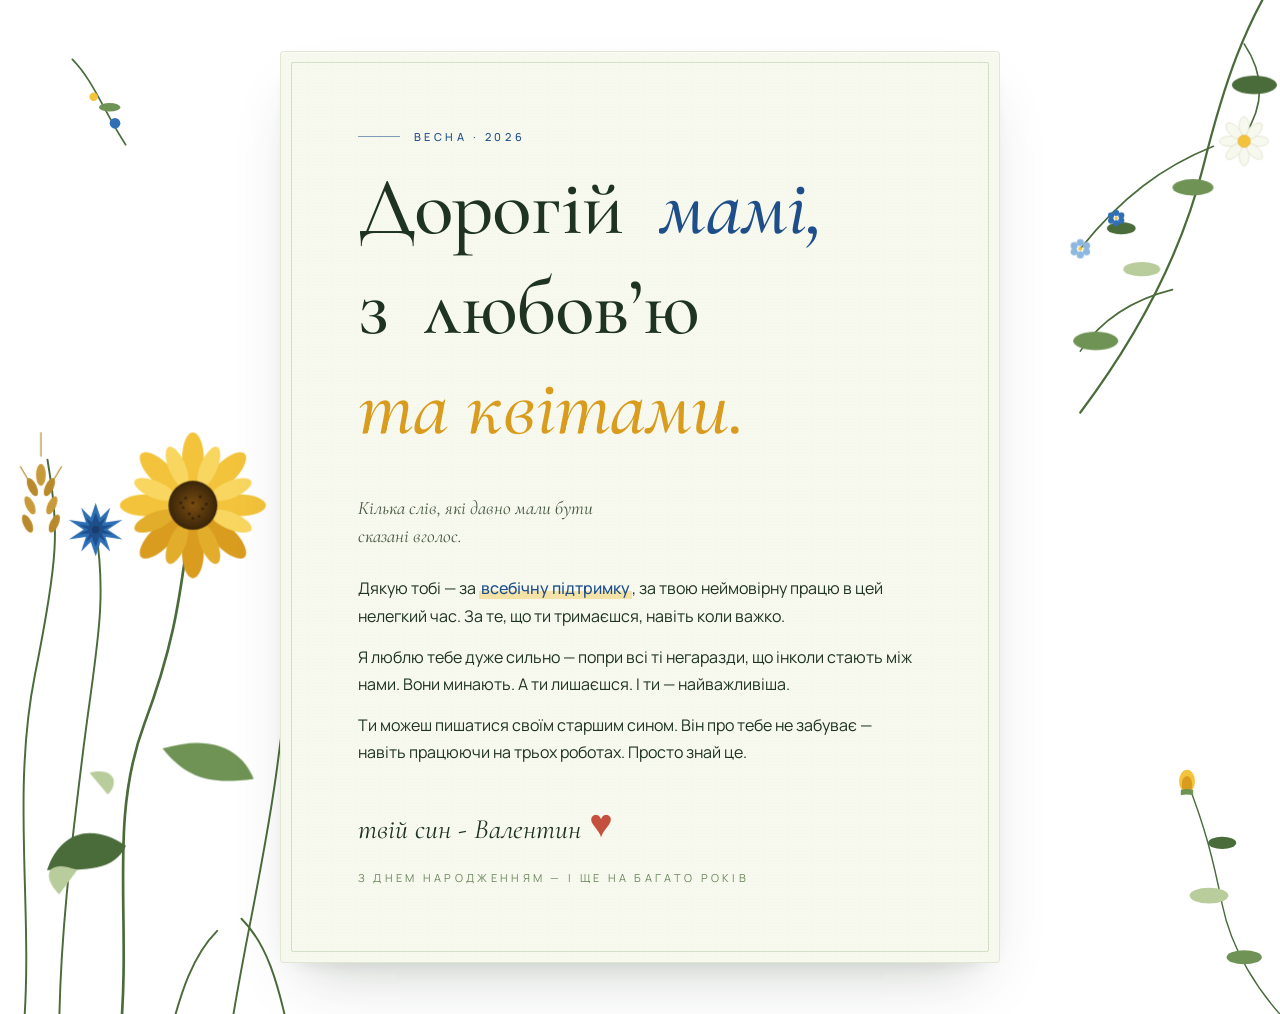
==== commit 9bf88104: "Update index.html" ====
--- a/index.html
+++ b/index.html
@@ -1060,9 +1060,9 @@
       </div>
 
       <div class="signature" data-html-import-id="html-import-193">
-        <div class="from canva-container" data-html-import-id="html-import-194" data-template-id="div-47" style="color: rgb(31, 51, 34); font-family: &quot;Cormorant Garamond&quot;; font-style: italic;"><canva-inline-text data-template-id="canva-inline-text-48" class="canva-text" style="color: rgb(31, 51, 34); font-family: &quot;Cormorant Garamond&quot;; font-style: italic; font-size: 28px;">твій син </canva-inline-text><span class="heart canva-text" data-html-import-id="html-import-195" data-template-id="span-49" style="color: rgb(197, 80, 62);">♥</span>
+        <div class="from canva-container" data-html-import-id="html-import-194" data-template-id="div-47" style="color: rgb(31, 51, 34); font-family: &quot;Cormorant Garamond&quot;; font-style: italic;"><canva-inline-text data-template-id="canva-inline-text-48" class="canva-text" style="color: rgb(31, 51, 34); font-family: &quot;Cormorant Garamond&quot;; font-style: italic; font-size: 28px;">твій син - Валентин </canva-inline-text><span class="heart canva-text" data-html-import-id="html-import-195" data-template-id="span-49" style="color: rgb(197, 80, 62);">♥</span>
         </div>
-        <div class="meta canva-container" data-html-import-id="html-import-196" data-template-id="div-50" style="color: rgb(74, 107, 58); font-size: 11px;">з весною — і ще на багато років</div>
+        <div class="meta canva-container" data-html-import-id="html-import-196" data-template-id="div-50" style="color: rgb(74, 107, 58); font-size: 11px;"> З днем народженням — і ще на багато років</div>
       </div>
     </article>
 
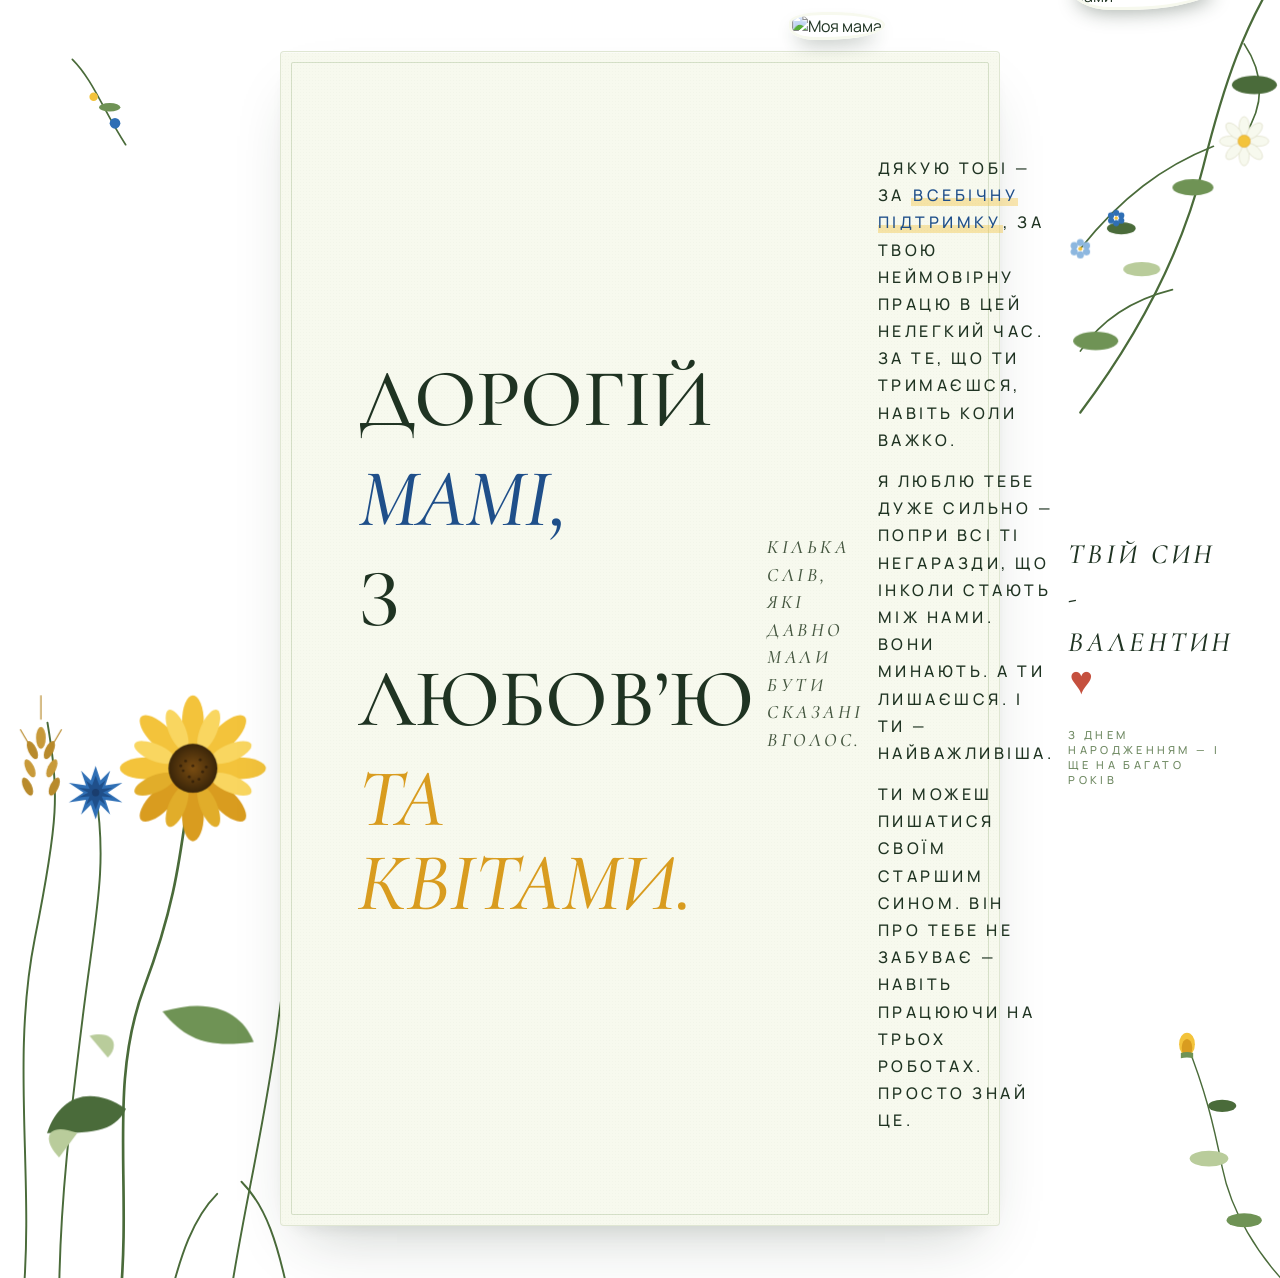
==== commit bde2bd91: "Update index.html" ====
--- a/index.html
+++ b/index.html
@@ -14,6 +14,8 @@
   src: url("[data-uri]") format('woff2');
   unicode-range: U+0460-052F, U+1C80-1C8A, U+20B4, U+2DE0-2DFF, U+A640-A69F, U+FE2E-FE2F;
 }
+
+  
 /* cyrillic */
 @font-face {
   font-family: 'Cormorant Garamond';
@@ -481,6 +483,50 @@
     -webkit-font-smoothing:antialiased;
   }
 
+  .mom-photo-wrapper {
+      top: -20px;
+      right: 16px;
+    }
+
+  /* ——— Анімоване фото Мами ——— */
+  .mom-photo-wrapper {
+    position: absolute;
+    top: -40px;
+    right: clamp(16px, 5vw, 60px);
+    width: clamp(90px, 16vw, 150px);
+    aspect-ratio: 1 / 1;
+    opacity: 0;
+    transform: translateY(20px);
+    /* Затримка 0.8с, щоб фото з'явилось ефектно слідом за іншим контентом */
+    animation: rise 1s 0.8s cubic-bezier(.2,.7,.2,1) forwards;
+    z-index: 10;
+  }
+
+  .mom-photo {
+    width: 100%;
+    height: 100%;
+    object-fit: cover;
+    /* Нестандартне "органічне" заокруглення */
+    border-radius: 40% 60% 70% 30% / 40% 50% 60% 50%;
+    border: 3px solid var(--paper);
+    box-shadow: 0 10px 20px -8px rgba(31, 51, 34, 0.4);
+    animation: levitate-photo 5s ease-in-out infinite alternate;
+  }
+
+  /* Сама "Цікава" анімація левітації з перетіканням країв */
+  @keyframes levitate-photo {
+    0% {
+      transform: translateY(0) rotate(0deg);
+      border-radius: 40% 60% 70% 30% / 40% 50% 60% 50%;
+      box-shadow: 0 10px 20px -8px rgba(31, 51, 34, 0.4);
+    }
+    100% {
+      transform: translateY(-15px) rotate(-3deg);
+      border-radius: 50% 50% 50% 50% / 55% 45% 65% 35%;
+      box-shadow: 0 20px 30px -10px rgba(31, 51, 34, 0.2);
+    }
+  }
+  
   /* ——— Stage ——— */
   .stage{
     position:relative;
@@ -793,6 +839,10 @@
 </style>
 <script src="/_sdk/resizing_sdk.js"></script></head>
 <body data-html-import-id="html-import-0" data-template-id="__page-root" style="background: transparent;">
+   <div class="mom-photo-wrapper">
+        <img class="mom-photo" src="./Photo/photo.jpg" alt="Фотографія мами" />
+      </div>
+  
   <div class="stage" data-screen-label="Card" data-html-import-id="html-import-1">
 
     <!-- Floating petals layer -->
@@ -1037,10 +1087,15 @@
 
     <!-- ——— Card ——— -->
     <article class="card" data-screen-label="Greeting" data-html-import-id="html-import-169" data-template-id="article-22" style="background: rgb(247, 249, 238);">
+      
+      <!-- Початок: додано анімоване фото -->
+      <div class="mom-photo-wrapper">
+        <!-- Увага: переконайся, що розширення файлу та ім'я вказані точно як у тебе в папці photo (з урахуванням регістру .JPG/.png) -->
+        <img class="mom-photo" src="./photo/YOUR_FILE_NAME.jpg" alt="Моя мама" />
+      </div>
+      <!-- Кінець: додано фото -->
+
       <div class="eyebrow canva-container" data-html-import-id="html-import-170" data-template-id="div-23" style="color: rgb(31, 79, 138); font-family: Manrope; font-weight: 500;">
-        <span class="dash canva-text" data-html-import-id="html-import-171" data-template-id="span-24" style="background: rgb(31, 79, 138);"></span>
-        <span data-html-import-id="html-import-172" data-template-id="span-25" class="canva-text" style="color: rgb(31, 79, 138);">ВЕСНА · 2026</span>
-      </div>
 
       <h1 data-html-import-id="html-import-173" data-template-id="h1-26" class="canva-text" style="color: rgb(31, 51, 34); font-family: &quot;Cormorant Garamond&quot;; font-weight: 500;">
         <span class="word canva-text" data-html-import-id="html-import-174" data-template-id="span-27" style="color: rgb(31, 51, 34);"><span style="animation-delay: 0.5s; color: rgb(31, 51, 34);" data-html-import-id="html-import-175" data-template-id="span-28" class="canva-text">Дорогій&nbsp;</span></span>
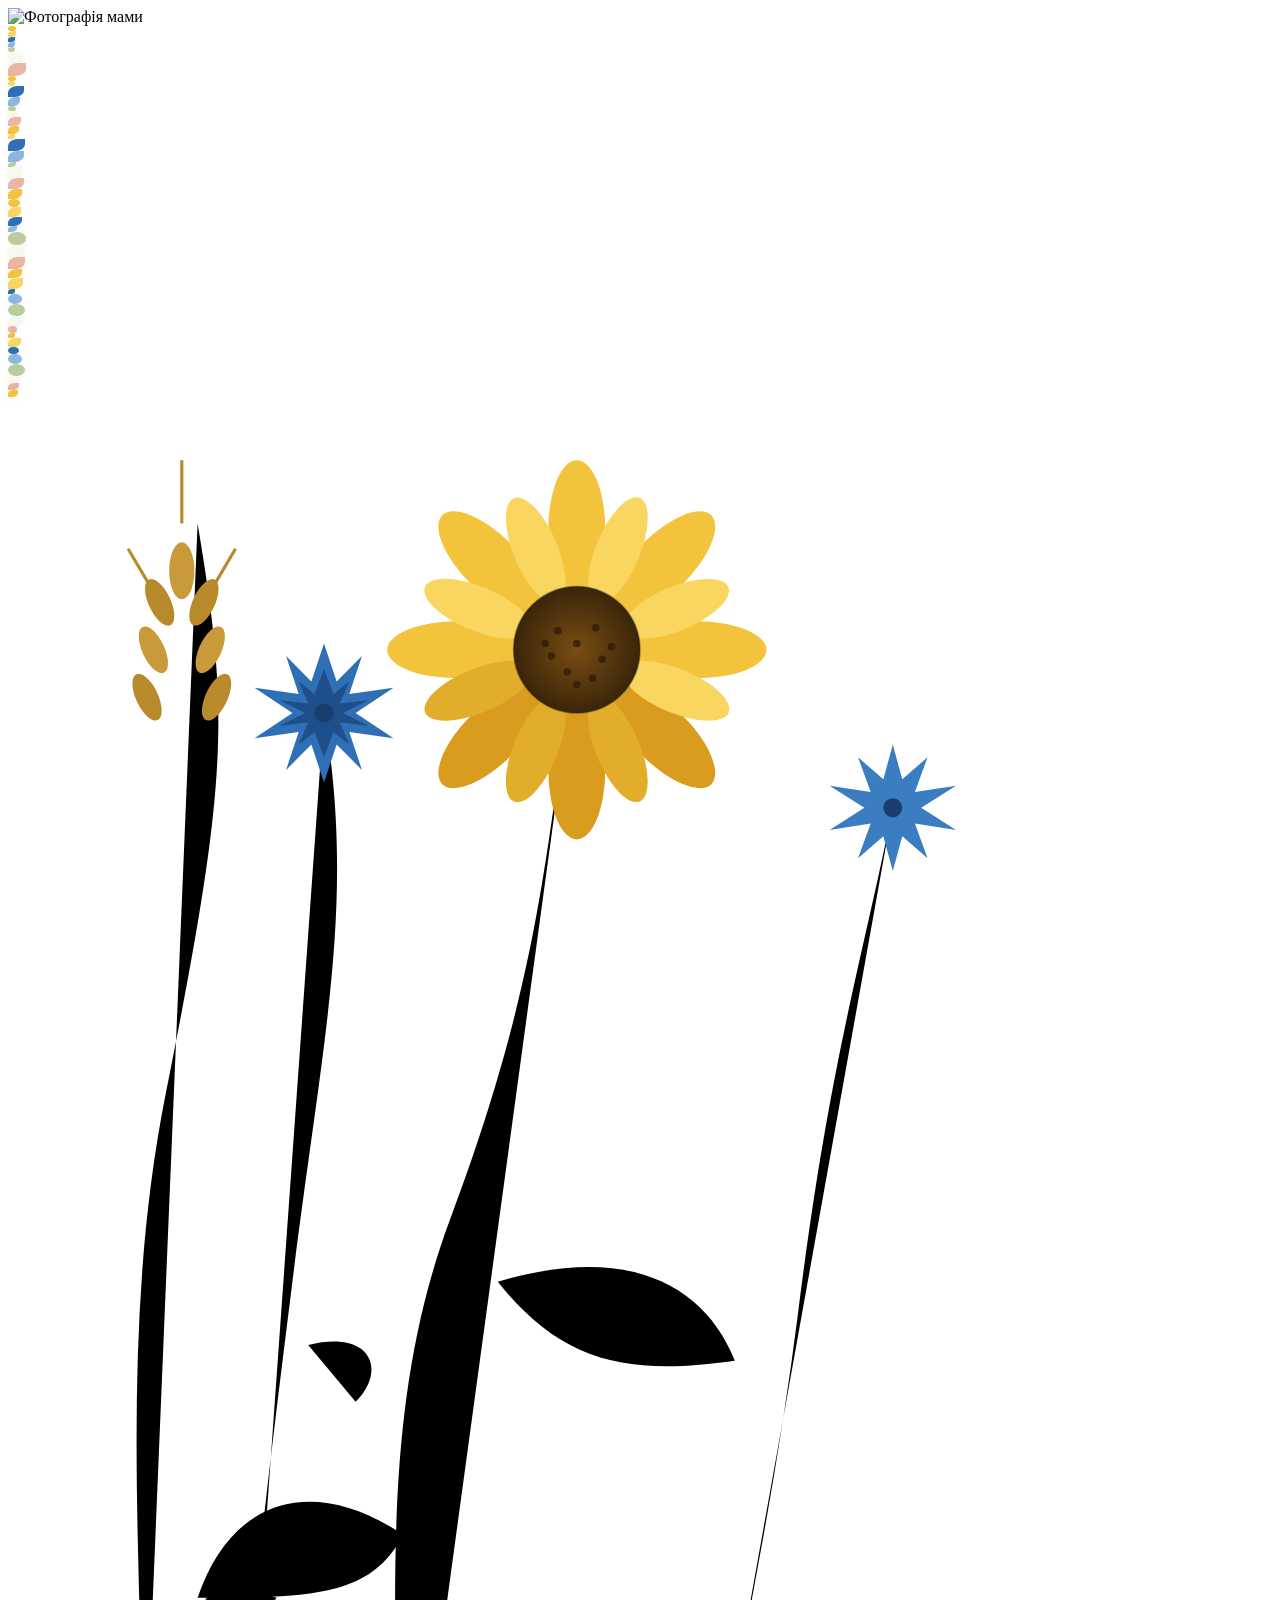
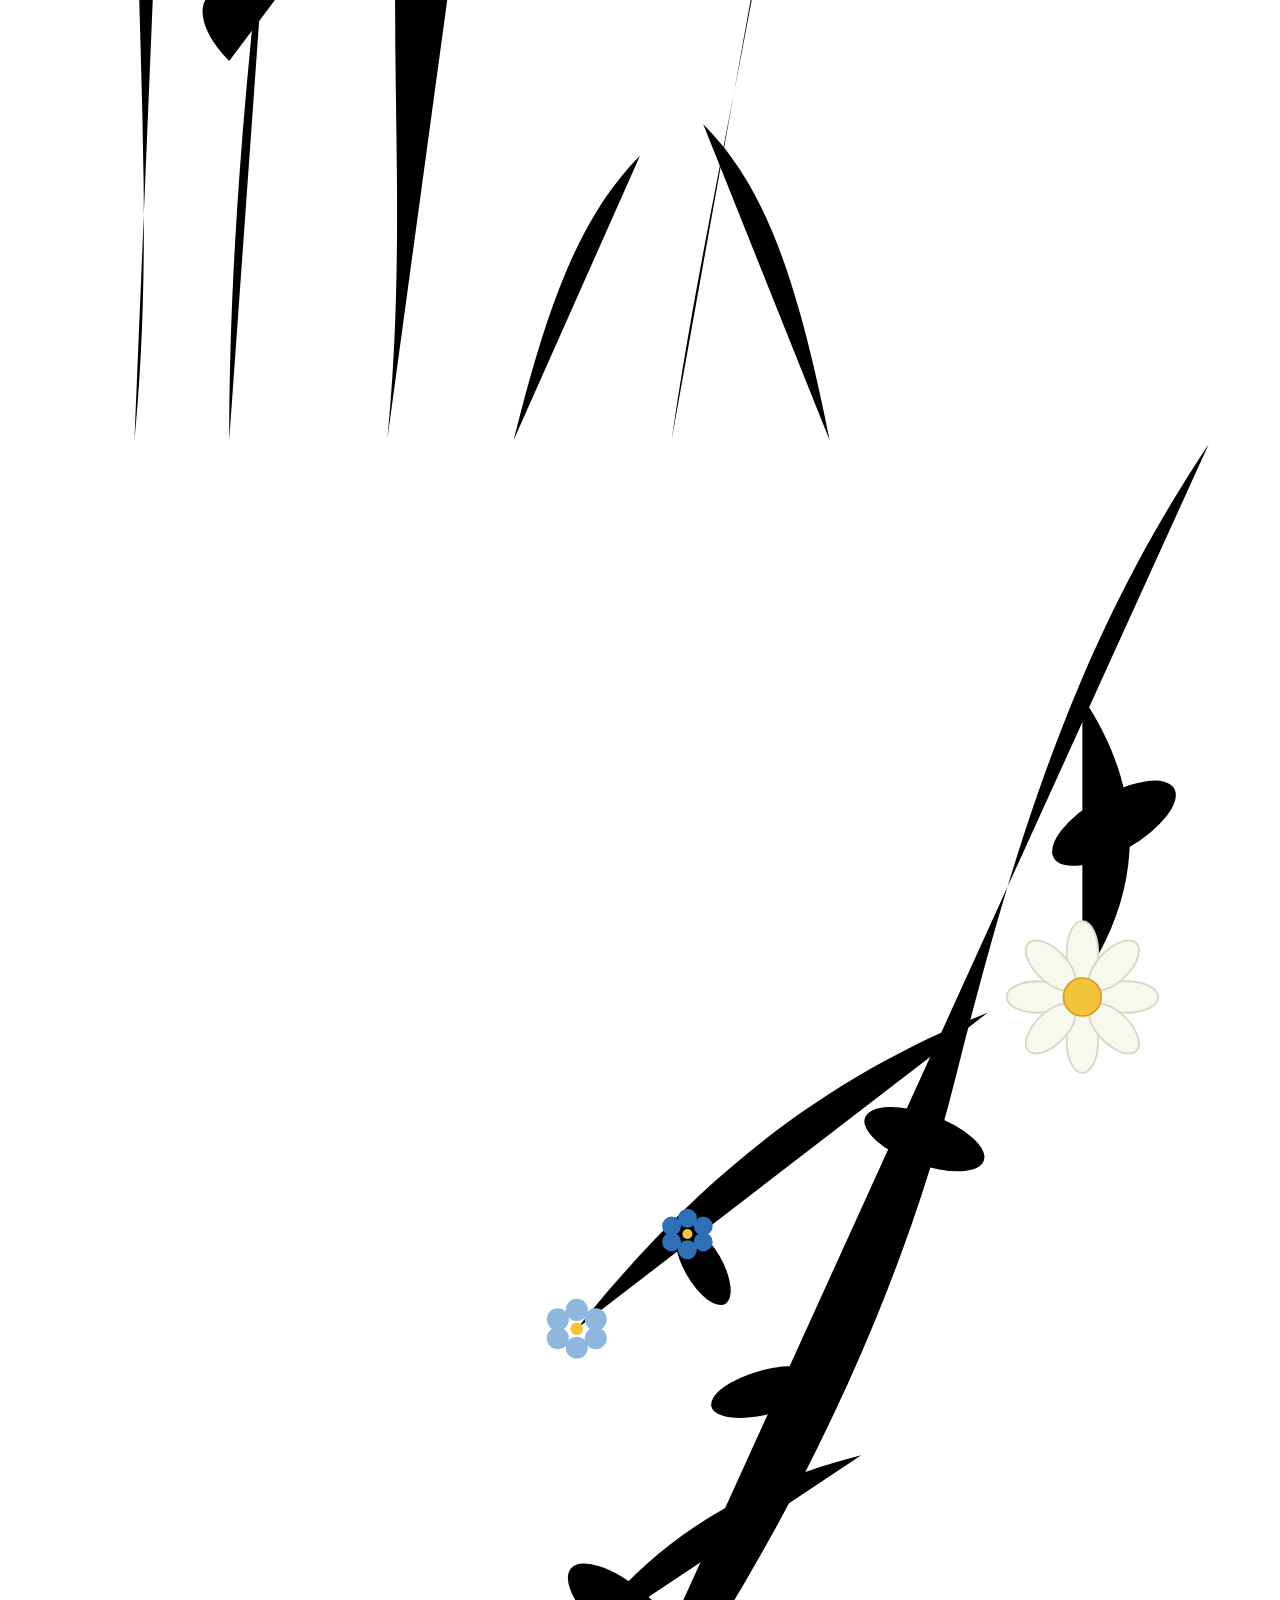
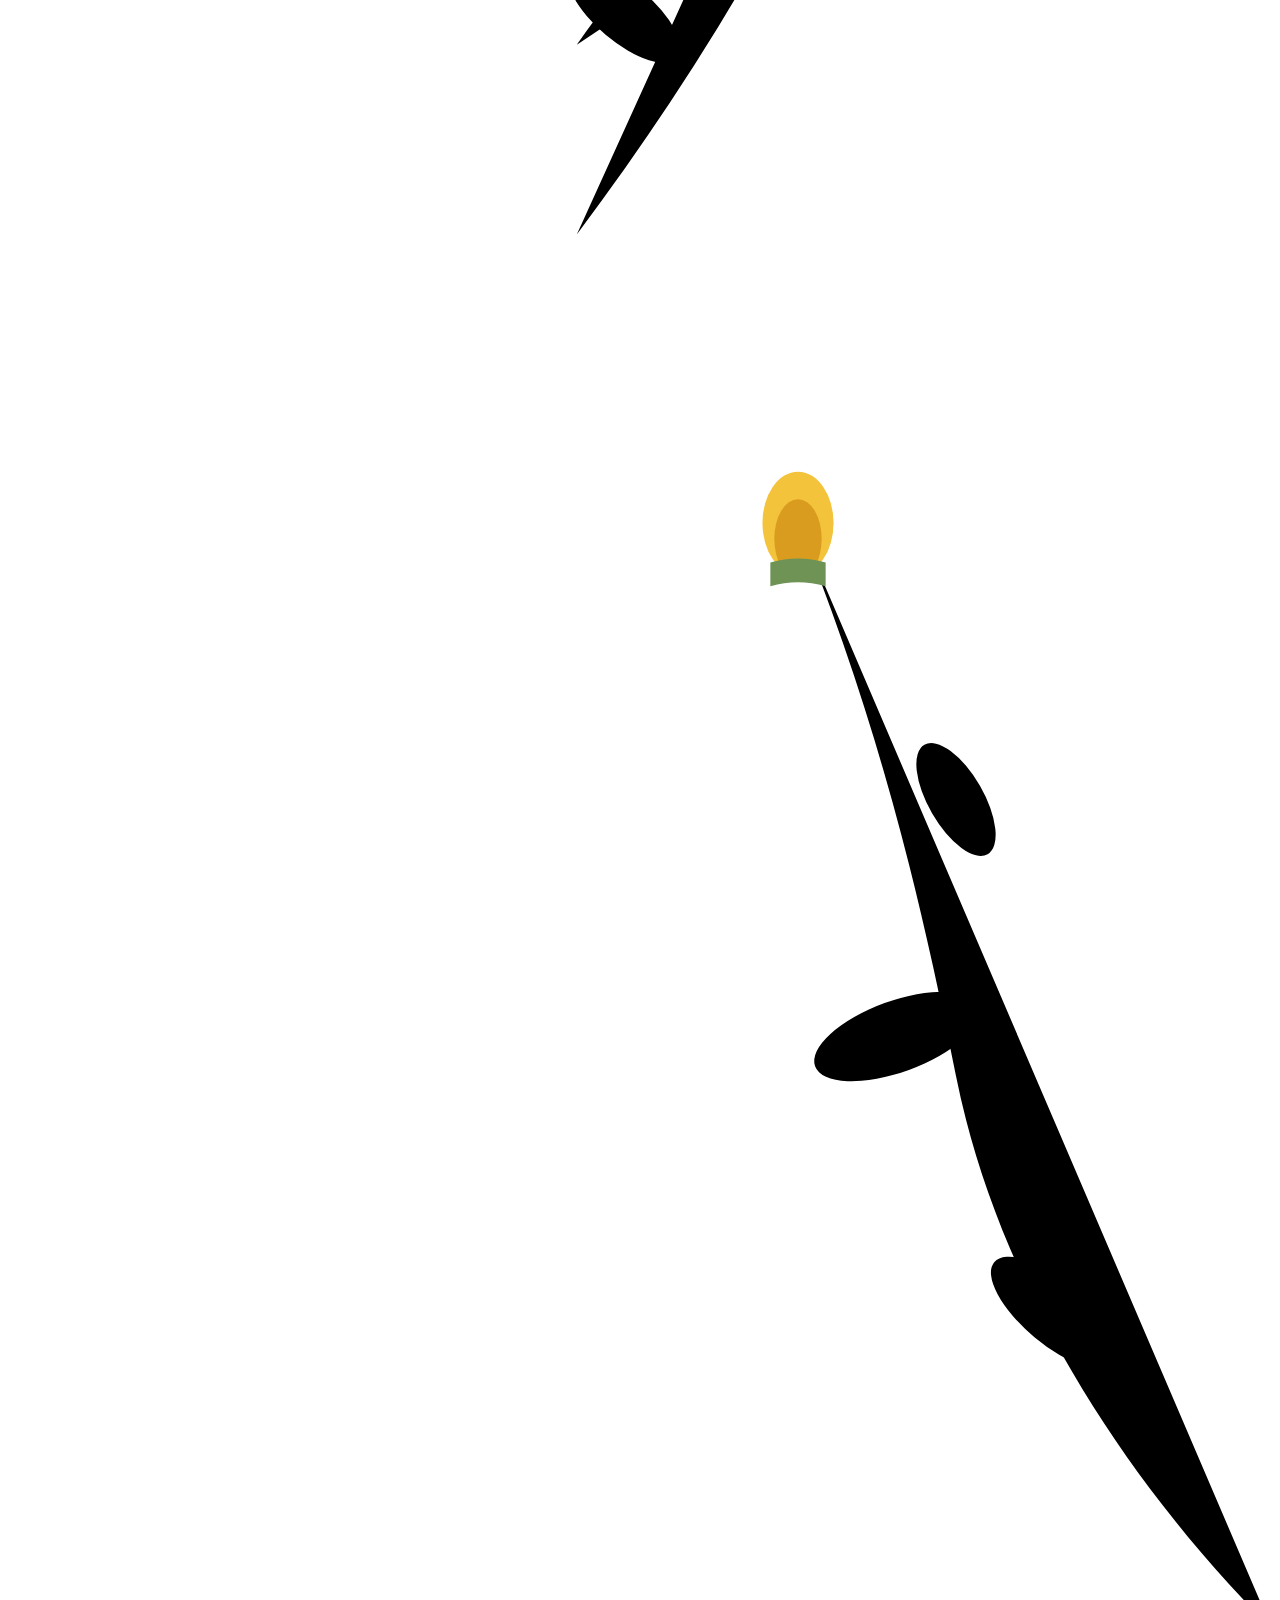
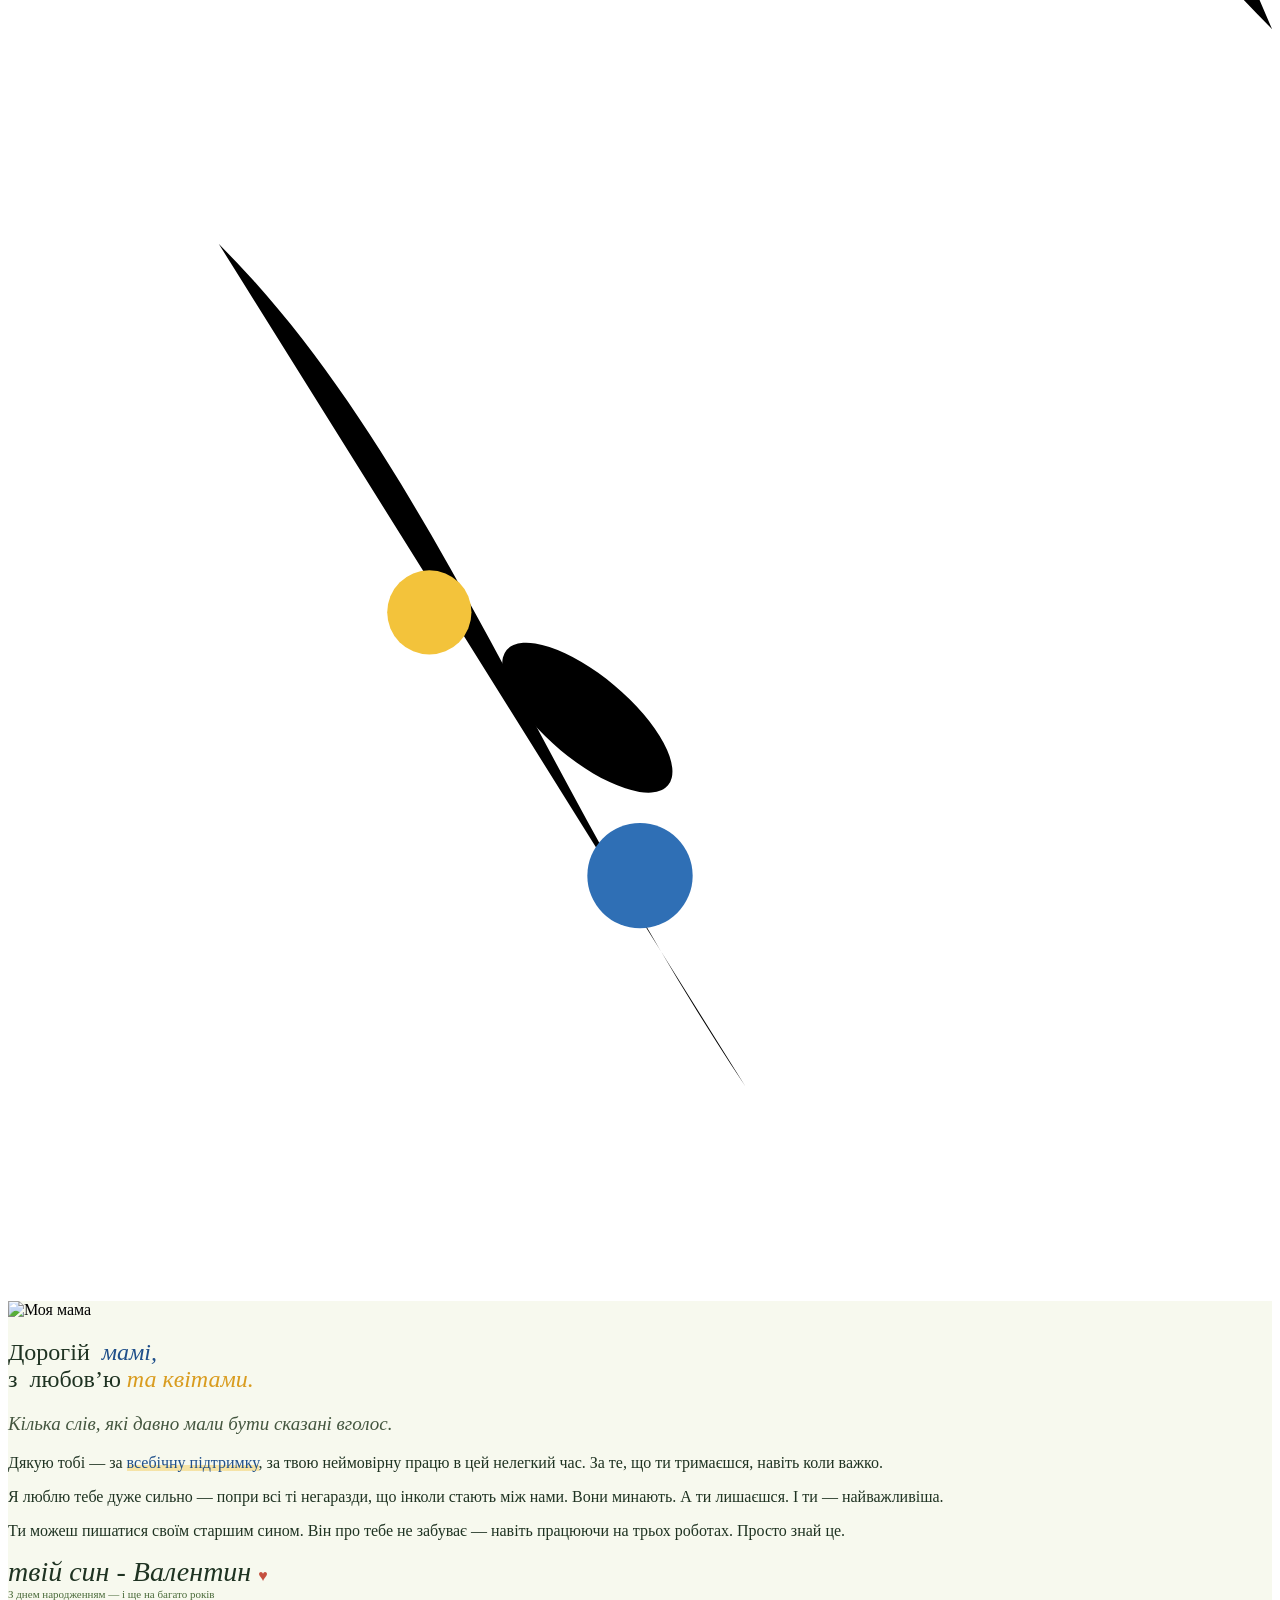
==== commit 410d64e1: "Update index.html" ====
--- a/index.html
+++ b/index.html
@@ -5,838 +5,8 @@
 <meta name="viewport" content="width=device-width, initial-scale=1">
 <link rel="preconnect" href="https://fonts.googleapis.com">
 <link rel="preconnect" href="https://fonts.gstatic.com">
-<style>/* cyrillic-ext */
-@font-face {
-  font-family: 'Cormorant Garamond';
-  font-style: italic;
-  font-weight: 400;
-  font-display: swap;
-  src: url("[data-uri]") format('woff2');
-  unicode-range: U+0460-052F, U+1C80-1C8A, U+20B4, U+2DE0-2DFF, U+A640-A69F, U+FE2E-FE2F;
-}
-
-  
-/* cyrillic */
-@font-face {
-  font-family: 'Cormorant Garamond';
-  font-style: italic;
-  font-weight: 400;
-  font-display: swap;
-  src: url("[data-uri]") format('woff2');
-  unicode-range: U+0301, U+0400-045F, U+0490-0491, U+04B0-04B1, U+2116;
-}
-/* vietnamese */
-@font-face {
-  font-family: 'Cormorant Garamond';
-  font-style: italic;
-  font-weight: 400;
-  font-display: swap;
-  src: url("[data-uri]") format('woff2');
-  unicode-range: U+0102-0103, U+0110-0111, U+0128-0129, U+0168-0169, U+01A0-01A1, U+01AF-01B0, U+0300-0301, U+0303-0304, U+0308-0309, U+0323, U+0329, U+1EA0-1EF9, U+20AB;
-}
-/* latin-ext */
-@font-face {
-  font-family: 'Cormorant Garamond';
-  font-style: italic;
-  font-weight: 400;
-  font-display: swap;
-  src: url("[data-uri]") format('woff2');
-  unicode-range: U+0100-02BA, U+02BD-02C5, U+02C7-02CC, U+02CE-02D7, U+02DD-02FF, U+0304, U+0308, U+0329, U+1D00-1DBF, U+1E00-1E9F, U+1EF2-1EFF, U+2020, U+20A0-20AB, U+20AD-20C0, U+2113, U+2C60-2C7F, U+A720-A7FF;
-}
-/* latin */
-@font-face {
-  font-family: 'Cormorant Garamond';
-  font-style: italic;
-  font-weight: 400;
-  font-display: swap;
-  src: url("[data-uri]") format('woff2');
-  unicode-range: U+0000-00FF, U+0131, U+0152-0153, U+02BB-02BC, U+02C6, U+02DA, U+02DC, U+0304, U+0308, U+0329, U+2000-206F, U+20AC, U+2122, U+2191, U+2193, U+2212, U+2215, U+FEFF, U+FFFD;
-}
-/* cyrillic-ext */
-@font-face {
-  font-family: 'Cormorant Garamond';
-  font-style: italic;
-  font-weight: 500;
-  font-display: swap;
-  src: url("[data-uri]") format('woff2');
-  unicode-range: U+0460-052F, U+1C80-1C8A, U+20B4, U+2DE0-2DFF, U+A640-A69F, U+FE2E-FE2F;
-}
-/* cyrillic */
-@font-face {
-  font-family: 'Cormorant Garamond';
-  font-style: italic;
-  font-weight: 500;
-  font-display: swap;
-  src: url("[data-uri]") format('woff2');
-  unicode-range: U+0301, U+0400-045F, U+0490-0491, U+04B0-04B1, U+2116;
-}
-/* vietnamese */
-@font-face {
-  font-family: 'Cormorant Garamond';
-  font-style: italic;
-  font-weight: 500;
-  font-display: swap;
-  src: url("[data-uri]") format('woff2');
-  unicode-range: U+0102-0103, U+0110-0111, U+0128-0129, U+0168-0169, U+01A0-01A1, U+01AF-01B0, U+0300-0301, U+0303-0304, U+0308-0309, U+0323, U+0329, U+1EA0-1EF9, U+20AB;
-}
-/* latin-ext */
-@font-face {
-  font-family: 'Cormorant Garamond';
-  font-style: italic;
-  font-weight: 500;
-  font-display: swap;
-  src: url("[data-uri]") format('woff2');
-  unicode-range: U+0100-02BA, U+02BD-02C5, U+02C7-02CC, U+02CE-02D7, U+02DD-02FF, U+0304, U+0308, U+0329, U+1D00-1DBF, U+1E00-1E9F, U+1EF2-1EFF, U+2020, U+20A0-20AB, U+20AD-20C0, U+2113, U+2C60-2C7F, U+A720-A7FF;
-}
-/* latin */
-@font-face {
-  font-family: 'Cormorant Garamond';
-  font-style: italic;
-  font-weight: 500;
-  font-display: swap;
-  src: url("[data-uri]") format('woff2');
-  unicode-range: U+0000-00FF, U+0131, U+0152-0153, U+02BB-02BC, U+02C6, U+02DA, U+02DC, U+0304, U+0308, U+0329, U+2000-206F, U+20AC, U+2122, U+2191, U+2193, U+2212, U+2215, U+FEFF, U+FFFD;
-}
-/* cyrillic-ext */
-@font-face {
-  font-family: 'Cormorant Garamond';
-  font-style: normal;
-  font-weight: 400;
-  font-display: swap;
-  src: url("[data-uri]") format('woff2');
-  unicode-range: U+0460-052F, U+1C80-1C8A, U+20B4, U+2DE0-2DFF, U+A640-A69F, U+FE2E-FE2F;
-}
-/* cyrillic */
-@font-face {
-  font-family: 'Cormorant Garamond';
-  font-style: normal;
-  font-weight: 400;
-  font-display: swap;
-  src: url("[data-uri]") format('woff2');
-  unicode-range: U+0301, U+0400-045F, U+0490-0491, U+04B0-04B1, U+2116;
-}
-/* vietnamese */
-@font-face {
-  font-family: 'Cormorant Garamond';
-  font-style: normal;
-  font-weight: 400;
-  font-display: swap;
-  src: url("[data-uri]") format('woff2');
-  unicode-range: U+0102-0103, U+0110-0111, U+0128-0129, U+0168-0169, U+01A0-01A1, U+01AF-01B0, U+0300-0301, U+0303-0304, U+0308-0309, U+0323, U+0329, U+1EA0-1EF9, U+20AB;
-}
-/* latin-ext */
-@font-face {
-  font-family: 'Cormorant Garamond';
-  font-style: normal;
-  font-weight: 400;
-  font-display: swap;
-  src: url("[data-uri]") format('woff2');
-  unicode-range: U+0100-02BA, U+02BD-02C5, U+02C7-02CC, U+02CE-02D7, U+02DD-02FF, U+0304, U+0308, U+0329, U+1D00-1DBF, U+1E00-1E9F, U+1EF2-1EFF, U+2020, U+20A0-20AB, U+20AD-20C0, U+2113, U+2C60-2C7F, U+A720-A7FF;
-}
-/* latin */
-@font-face {
-  font-family: 'Cormorant Garamond';
-  font-style: normal;
-  font-weight: 400;
-  font-display: swap;
-  src: url("[data-uri]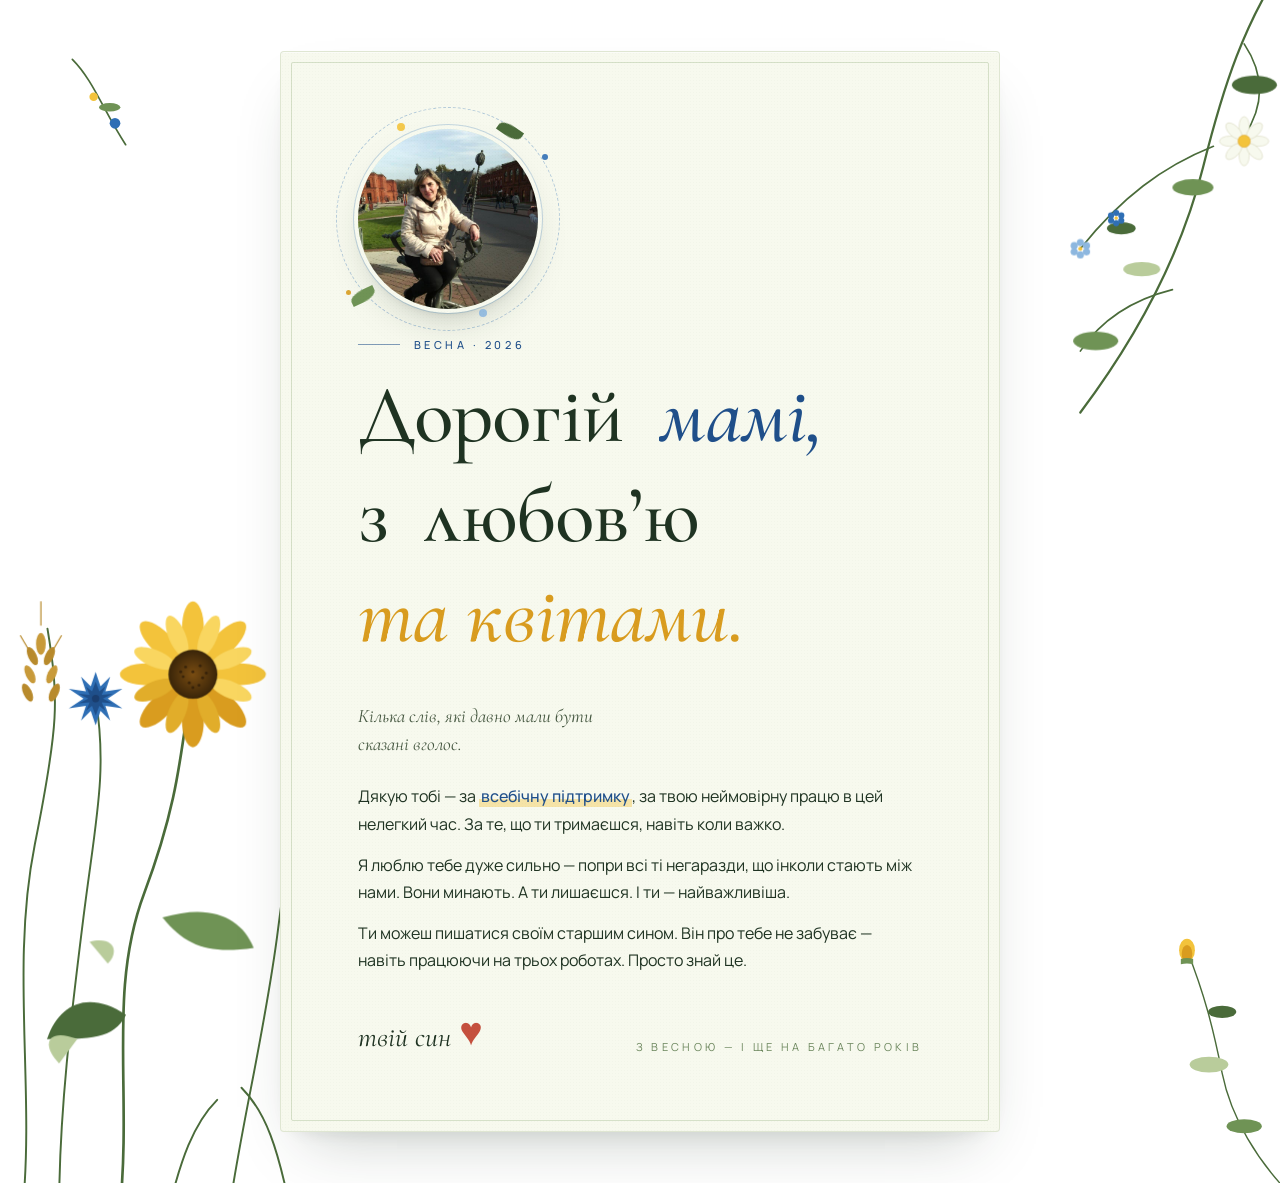
==== commit 9b94c5b8: "Update index.html" ====
--- a/index.html
+++ b/index.html
@@ -5,18 +5,908 @@
 <meta name="viewport" content="width=device-width, initial-scale=1">
 <link rel="preconnect" href="https://fonts.googleapis.com">
 <link rel="preconnect" href="https://fonts.gstatic.com">
-<link rel="stylesheet" href="style.css">
-
+<style>/* cyrillic-ext */
+@font-face {
+  font-family: 'Cormorant Garamond';
+  font-style: italic;
+  font-weight: 400;
+  font-display: swap;
+  src: url("[data-uri]") format('woff2');
+  unicode-range: U+0460-052F, U+1C80-1C8A, U+20B4, U+2DE0-2DFF, U+A640-A69F, U+FE2E-FE2F;
+}
+/* cyrillic */
+@font-face {
+  font-family: 'Cormorant Garamond';
+  font-style: italic;
+  font-weight: 400;
+  font-display: swap;
+  src: url("[data-uri]") format('woff2');
+  unicode-range: U+0301, U+0400-045F, U+0490-0491, U+04B0-04B1, U+2116;
+}
+/* vietnamese */
+@font-face {
+  font-family: 'Cormorant Garamond';
+  font-style: italic;
+  font-weight: 400;
+  font-display: swap;
+  src: url("[data-uri]") format('woff2');
+  unicode-range: U+0102-0103, U+0110-0111, U+0128-0129, U+0168-0169, U+01A0-01A1, U+01AF-01B0, U+0300-0301, U+0303-0304, U+0308-0309, U+0323, U+0329, U+1EA0-1EF9, U+20AB;
+}
+/* latin-ext */
+@font-face {
+  font-family: 'Cormorant Garamond';
+  font-style: italic;
+  font-weight: 400;
+  font-display: swap;
+  src: url("[data-uri]") format('woff2');
+  unicode-range: U+0100-02BA, U+02BD-02C5, U+02C7-02CC, U+02CE-02D7, U+02DD-02FF, U+0304, U+0308, U+0329, U+1D00-1DBF, U+1E00-1E9F, U+1EF2-1EFF, U+2020, U+20A0-20AB, U+20AD-20C0, U+2113, U+2C60-2C7F, U+A720-A7FF;
+}
+/* latin */
+@font-face {
+  font-family: 'Cormorant Garamond';
+  font-style: italic;
+  font-weight: 400;
+  font-display: swap;
+  src: url("[data-uri]") format('woff2');
+  unicode-range: U+0000-00FF, U+0131, U+0152-0153, U+02BB-02BC, U+02C6, U+02DA, U+02DC, U+0304, U+0308, U+0329, U+2000-206F, U+20AC, U+2122, U+2191, U+2193, U+2212, U+2215, U+FEFF, U+FFFD;
+}
+/* cyrillic-ext */
+@font-face {
+  font-family: 'Cormorant Garamond';
+  font-style: italic;
+  font-weight: 500;
+  font-display: swap;
+  src: url("[data-uri]") format('woff2');
+  unicode-range: U+0460-052F, U+1C80-1C8A, U+20B4, U+2DE0-2DFF, U+A640-A69F, U+FE2E-FE2F;
+}
+/* cyrillic */
+@font-face {
+  font-family: 'Cormorant Garamond';
+  font-style: italic;
+  font-weight: 500;
+  font-display: swap;
+  src: url("[data-uri]") format('woff2');
+  unicode-range: U+0301, U+0400-045F, U+0490-0491, U+04B0-04B1, U+2116;
+}
+/* vietnamese */
+@font-face {
+  font-family: 'Cormorant Garamond';
+  font-style: italic;
+  font-weight: 500;
+  font-display: swap;
+  src: url("[data-uri]") format('woff2');
+  unicode-range: U+0102-0103, U+0110-0111, U+0128-0129, U+0168-0169, U+01A0-01A1, U+01AF-01B0, U+0300-0301, U+0303-0304, U+0308-0309, U+0323, U+0329, U+1EA0-1EF9, U+20AB;
+}
+/* latin-ext */
+@font-face {
+  font-family: 'Cormorant Garamond';
+  font-style: italic;
+  font-weight: 500;
+  font-display: swap;
+  src: url("[data-uri]") format('woff2');
+  unicode-range: U+0100-02BA, U+02BD-02C5, U+02C7-02CC, U+02CE-02D7, U+02DD-02FF, U+0304, U+0308, U+0329, U+1D00-1DBF, U+1E00-1E9F, U+1EF2-1EFF, U+2020, U+20A0-20AB, U+20AD-20C0, U+2113, U+2C60-2C7F, U+A720-A7FF;
+}
+/* latin */
+@font-face {
+  font-family: 'Cormorant Garamond';
+  font-style: italic;
+  font-weight: 500;
+  font-display: swap;
+  src: url("[data-uri]") format('woff2');
+  unicode-range: U+0000-00FF, U+0131, U+0152-0153, U+02BB-02BC, U+02C6, U+02DA, U+02DC, U+0304, U+0308, U+0329, U+2000-206F, U+20AC, U+2122, U+2191, U+2193, U+2212, U+2215, U+FEFF, U+FFFD;
+}
+/* cyrillic-ext */
+@font-face {
+  font-family: 'Cormorant Garamond';
+  font-style: normal;
+  font-weight: 400;
+  font-display: swap;
+  src: url("[data-uri]") format('woff2');
+  unicode-range: U+0460-052F, U+1C80-1C8A, U+20B4, U+2DE0-2DFF, U+A640-A69F, U+FE2E-FE2F;
+}
+/* cyrillic */
+@font-face {
+  font-family: 'Cormorant Garamond';
+  font-style: normal;
+  font-weight: 400;
+  font-display: swap;
+  src: url("[data-uri]") format('woff2');
+  unicode-range: U+0301, U+0400-045F, U+0490-0491, U+04B0-04B1, U+2116;
+}
+/* vietnamese */
+@font-face {
+  font-family: 'Cormorant Garamond';
+  font-style: normal;
+  font-weight: 400;
+  font-display: swap;
+  src: url("[data-uri]") format('woff2');
+  unicode-range: U+0102-0103, U+0110-0111, U+0128-0129, U+0168-0169, U+01A0-01A1, U+01AF-01B0, U+0300-0301, U+0303-0304, U+0308-0309, U+0323, U+0329, U+1EA0-1EF9, U+20AB;
+}
+/* latin-ext */
+@font-face {
+  font-family: 'Cormorant Garamond';
+  font-style: normal;
+  font-weight: 400;
+  font-display: swap;
+  src: url("[data-uri]") format('woff2');
+  unicode-range: U+0100-02BA, U+02BD-02C5, U+02C7-02CC, U+02CE-02D7, U+02DD-02FF, U+0304, U+0308, U+0329, U+1D00-1DBF, U+1E00-1E9F, U+1EF2-1EFF, U+2020, U+20A0-20AB, U+20AD-20C0, U+2113, U+2C60-2C7F, U+A720-A7FF;
+}
+/* latin */
+@font-face {
+  font-family: 'Cormorant Garamond';
+  font-style: normal;
+  font-weight: 400;
+  font-display: swap;
+  src: url("[data-uri]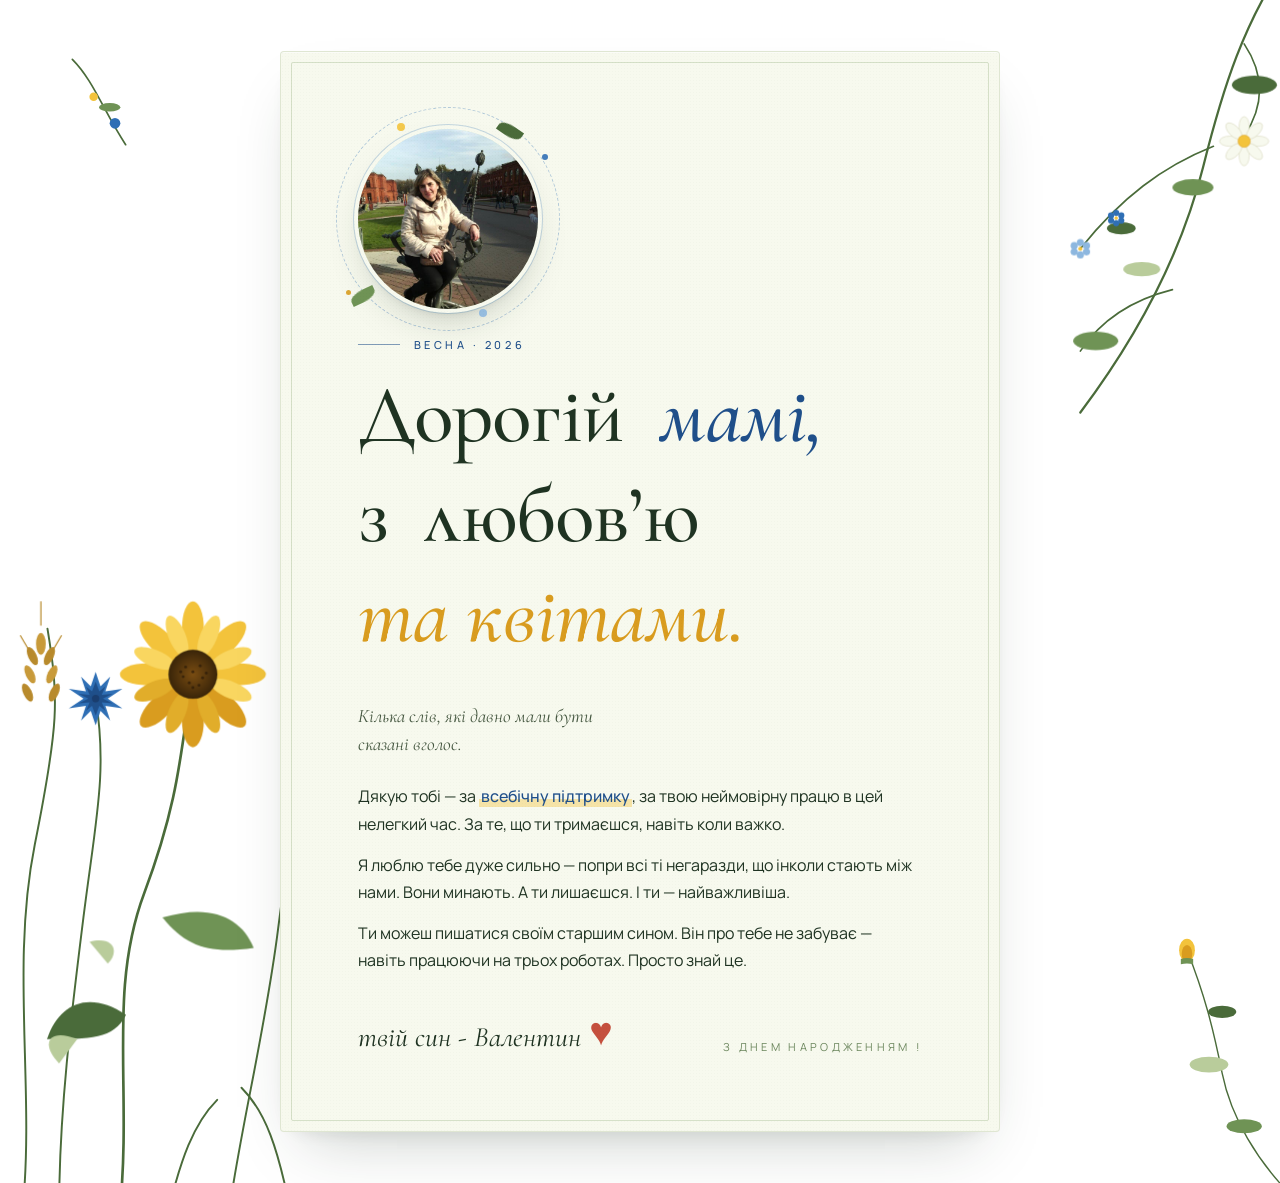
==== commit 04337dfa: "Update index.html" ====
--- a/index.html
+++ b/index.html
@@ -1183,9 +1183,9 @@
       </div>
 
       <div class="signature" data-html-import-id="html-import-204">
-        <div class="from canva-container" data-html-import-id="html-import-205" data-template-id="div-54" style="color: rgb(31, 51, 34); font-family: &quot;Cormorant Garamond&quot;; font-style: italic;"><canva-inline-text data-template-id="canva-inline-text-55" class="canva-text" style="color: rgb(31, 51, 34); font-family: &quot;Cormorant Garamond&quot;; font-style: italic; font-size: 28px;">твій син </canva-inline-text><span class="heart canva-text" data-html-import-id="html-import-206" data-template-id="span-56" style="color: rgb(197, 80, 62);">♥</span>
+        <div class="from canva-container" data-html-import-id="html-import-205" data-template-id="div-54" style="color: rgb(31, 51, 34); font-family: &quot;Cormorant Garamond&quot;; font-style: italic;"><canva-inline-text data-template-id="canva-inline-text-55" class="canva-text" style="color: rgb(31, 51, 34); font-family: &quot;Cormorant Garamond&quot;; font-style: italic; font-size: 28px;">твій син - Валентин </canva-inline-text><span class="heart canva-text" data-html-import-id="html-import-206" data-template-id="span-56" style="color: rgb(197, 80, 62);">♥</span>
         </div>
-        <div class="meta canva-container" data-html-import-id="html-import-207" data-template-id="div-57" style="color: rgb(74, 107, 58); font-size: 11px;">з весною — і ще на багато років</div>
+        <div class="meta canva-container" data-html-import-id="html-import-207" data-template-id="div-57" style="color: rgb(74, 107, 58); font-size: 11px;"> З днем народженням !</div>
       </div>
     </article>
 
